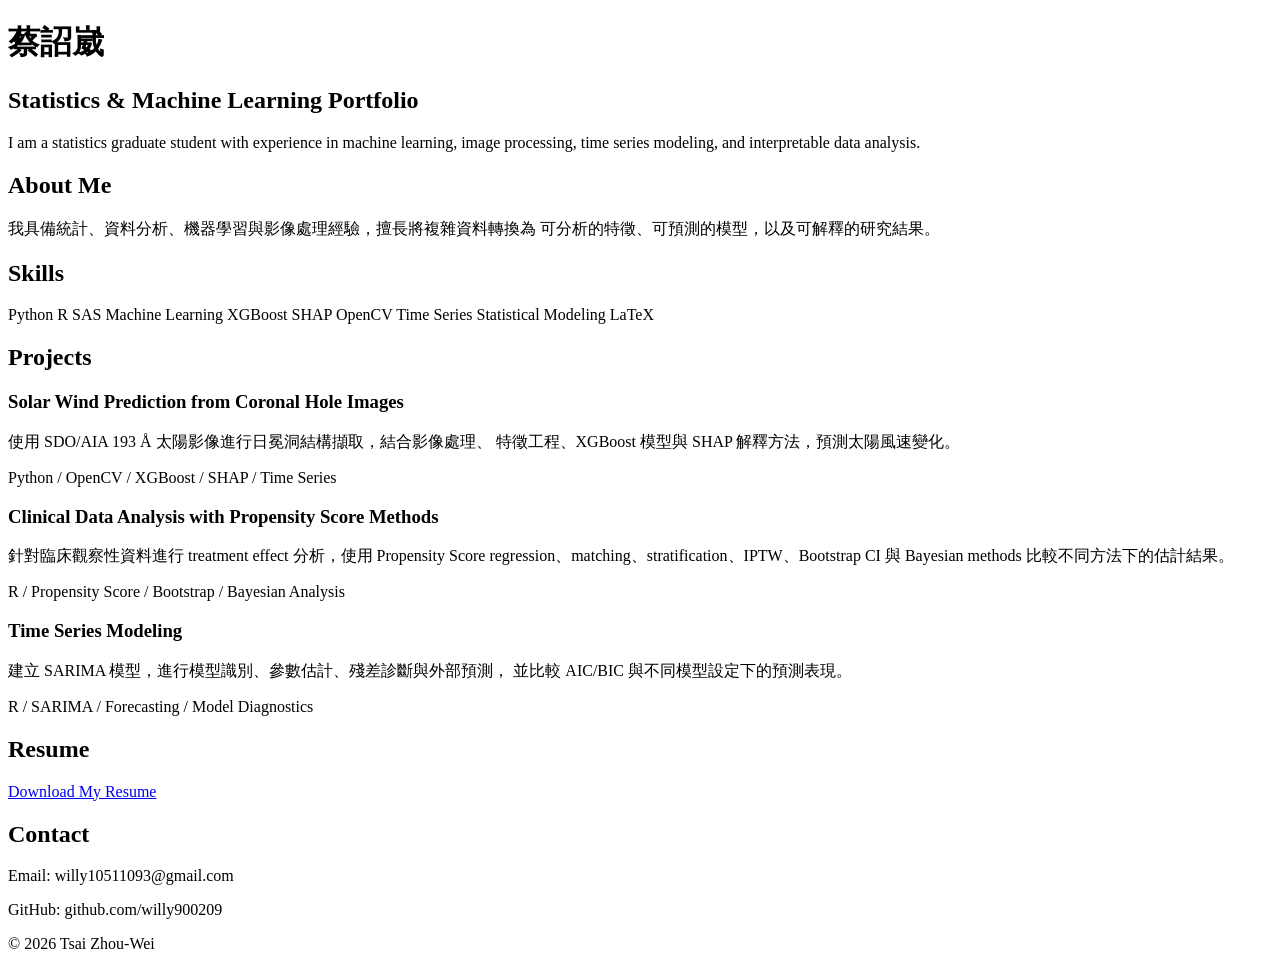
==== index.html @ 9cbce753 "Add files via upload <!DOCTYPE html> <html> <head>   <meta charset="UTF-8">   <title>My Portfoli" ====
<!DOCTYPE html>
<html lang="zh-Hant">
<head>
  <meta charset="UTF-8">
  <meta name="viewport" content="width=device-width, initial-scale=1.0">
  <title>蔡詔崴 | Portfolio</title>
  <link rel="stylesheet" href="style.css">
</head>

<body>
  <header class="hero">
    <h1>蔡詔崴</h1>
    <h2>Statistics & Machine Learning Portfolio</h2>
    <p>
      I am a statistics graduate student with experience in machine learning,
      image processing, time series modeling, and interpretable data analysis.
    </p>
  </header>

  <section>
    <h2>About Me</h2>
    <p>
      我具備統計、資料分析、機器學習與影像處理經驗，擅長將複雜資料轉換為
      可分析的特徵、可預測的模型，以及可解釋的研究結果。
    </p>
  </section>

  <section>
    <h2>Skills</h2>
    <div class="skills">
      <span>Python</span>
      <span>R</span>
      <span>SAS</span>
      <span>Machine Learning</span>
      <span>XGBoost</span>
      <span>SHAP</span>
      <span>OpenCV</span>
      <span>Time Series</span>
      <span>Statistical Modeling</span>
      <span>LaTeX</span>
    </div>
  </section>

  <section>
    <h2>Projects</h2>

    <div class="project-card">
      <h3>Solar Wind Prediction from Coronal Hole Images</h3>
      <p>
        使用 SDO/AIA 193 Å 太陽影像進行日冕洞結構擷取，結合影像處理、
        特徵工程、XGBoost 模型與 SHAP 解釋方法，預測太陽風速變化。
      </p>
      <p class="tags">Python / OpenCV / XGBoost / SHAP / Time Series</p>
    </div>

    <div class="project-card">
      <h3>Clinical Data Analysis with Propensity Score Methods</h3>
      <p>
        針對臨床觀察性資料進行 treatment effect 分析，使用 Propensity Score
        regression、matching、stratification、IPTW、Bootstrap CI 與 Bayesian methods
        比較不同方法下的估計結果。
      </p>
      <p class="tags">R / Propensity Score / Bootstrap / Bayesian Analysis</p>
    </div>

    <div class="project-card">
      <h3>Time Series Modeling</h3>
      <p>
        建立 SARIMA 模型，進行模型識別、參數估計、殘差診斷與外部預測，
        並比較 AIC/BIC 與不同模型設定下的預測表現。
      </p>
      <p class="tags">R / SARIMA / Forecasting / Model Diagnostics</p>
    </div>
  </section>

  <section>
    <h2>Resume</h2>
    <p>
      <a href="assets/resume.pdf" target="_blank">Download My Resume</a>
    </p>
  </section>

  <section>
    <h2>Contact</h2>
    <p>Email: willy10511093@gmail.com</p>
    <p>GitHub: github.com/willy900209</p>
  </section>

  <footer>
    <p>© 2026 Tsai Zhou-Wei</p>
  </footer>
</body>
</html>
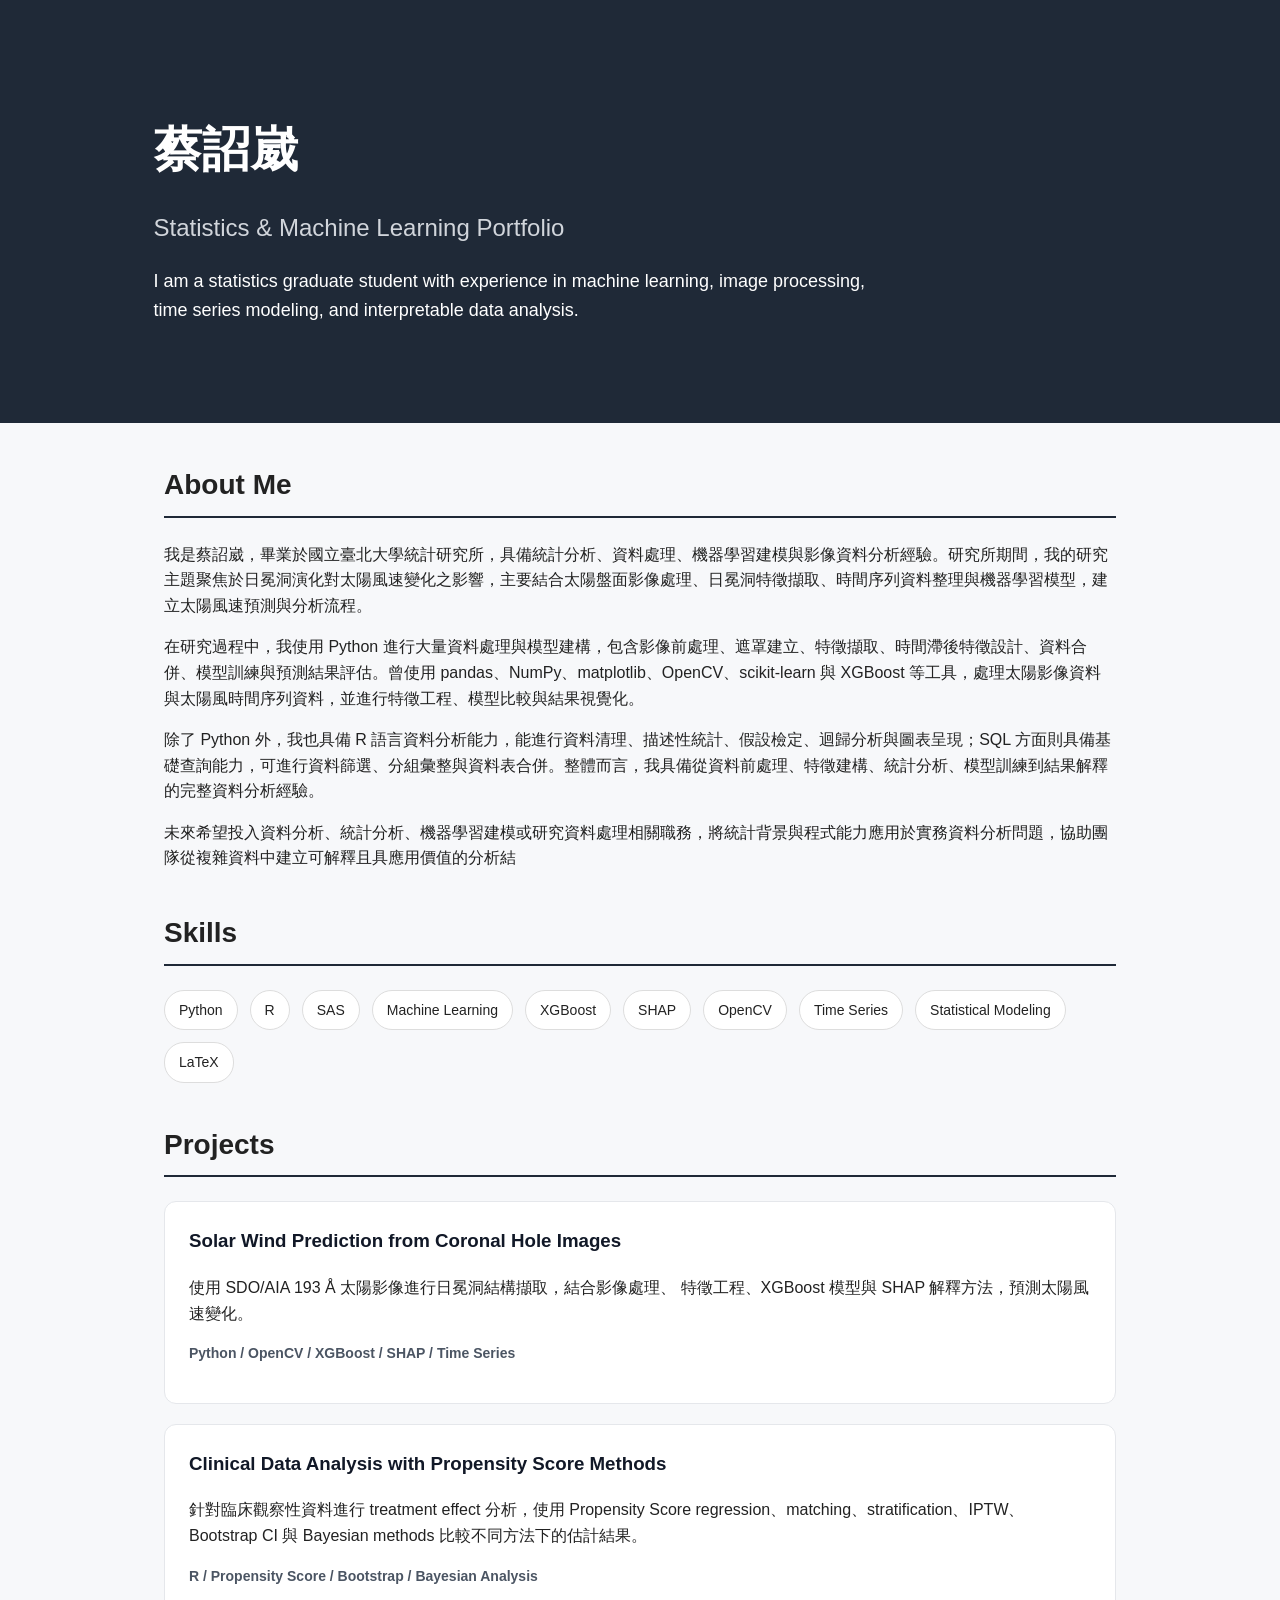
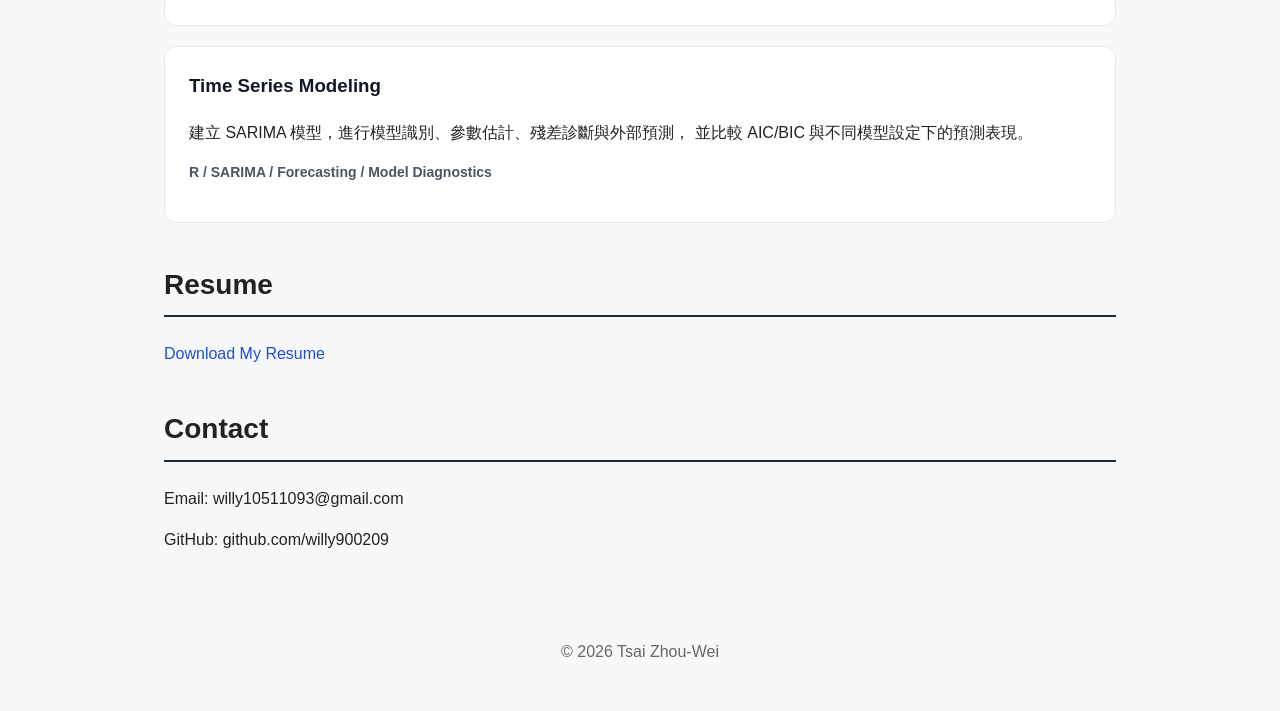
==== commit 90a5811f: "Update index.html" ====
--- a/index.html
+++ b/index.html
@@ -20,8 +20,16 @@
   <section>
     <h2>About Me</h2>
     <p>
-      我具備統計、資料分析、機器學習與影像處理經驗，擅長將複雜資料轉換為
-      可分析的特徵、可預測的模型，以及可解釋的研究結果。
+      我是蔡詔崴，畢業於國立臺北大學統計研究所，具備統計分析、資料處理、機器學習建模與影像資料分析經驗。研究所期間，我的研究主題聚焦於日冕洞演化對太陽風速變化之影響，主要結合太陽盤面影像處理、日冕洞特徵擷取、時間序列資料整理與機器學習模型，建立太陽風速預測與分析流程。
+    </p>
+    <p>
+      在研究過程中，我使用 Python 進行大量資料處理與模型建構，包含影像前處理、遮罩建立、特徵擷取、時間滯後特徵設計、資料合併、模型訓練與預測結果評估。曾使用 pandas、NumPy、matplotlib、OpenCV、scikit-learn 與 XGBoost 等工具，處理太陽影像資料與太陽風時間序列資料，並進行特徵工程、模型比較與結果視覺化。
+    </p>
+    <p>
+      除了 Python 外，我也具備 R 語言資料分析能力，能進行資料清理、描述性統計、假設檢定、迴歸分析與圖表呈現；SQL 方面則具備基礎查詢能力，可進行資料篩選、分組彙整與資料表合併。整體而言，我具備從資料前處理、特徵建構、統計分析、模型訓練到結果解釋的完整資料分析經驗。
+    </p>
+    <p>
+      未來希望投入資料分析、統計分析、機器學習建模或研究資料處理相關職務，將統計背景與程式能力應用於實務資料分析問題，協助團隊從複雜資料中建立可解釋且具應用價值的分析結
     </p>
   </section>
 
@@ -90,4 +98,4 @@
     <p>© 2026 Tsai Zhou-Wei</p>
   </footer>
 </body>
-</html>+</html>
--- a/style.css
+++ b/style.css
@@ -0,0 +1,95 @@
+* {
+  box-sizing: border-box;
+}
+
+body {
+  margin: 0;
+  font-family: Arial, "Noto Sans TC", sans-serif;
+  line-height: 1.6;
+  color: #222;
+  background-color: #f7f8fa;
+}
+
+.hero {
+  background-color: #1f2937;
+  color: white;
+  padding: 80px 12%;
+  text-align: left;
+}
+
+.hero h1 {
+  font-size: 48px;
+  margin-bottom: 10px;
+}
+
+.hero h2 {
+  font-size: 24px;
+  font-weight: 400;
+  color: #d1d5db;
+}
+
+.hero p {
+  max-width: 720px;
+  font-size: 18px;
+}
+
+section {
+  max-width: 1000px;
+  margin: 40px auto;
+  padding: 0 24px;
+}
+
+section h2 {
+  font-size: 28px;
+  border-bottom: 2px solid #1f2937;
+  padding-bottom: 8px;
+  margin-bottom: 24px;
+}
+
+.skills {
+  display: flex;
+  flex-wrap: wrap;
+  gap: 12px;
+}
+
+.skills span {
+  background-color: white;
+  border: 1px solid #ddd;
+  padding: 8px 14px;
+  border-radius: 20px;
+  font-size: 14px;
+}
+
+.project-card {
+  background-color: white;
+  padding: 24px;
+  margin-bottom: 20px;
+  border-radius: 12px;
+  border: 1px solid #e5e7eb;
+}
+
+.project-card h3 {
+  margin-top: 0;
+  color: #111827;
+}
+
+.tags {
+  color: #4b5563;
+  font-size: 14px;
+  font-weight: bold;
+}
+
+a {
+  color: #1d4ed8;
+  text-decoration: none;
+}
+
+a:hover {
+  text-decoration: underline;
+}
+
+footer {
+  text-align: center;
+  padding: 30px;
+  color: #666;
+}
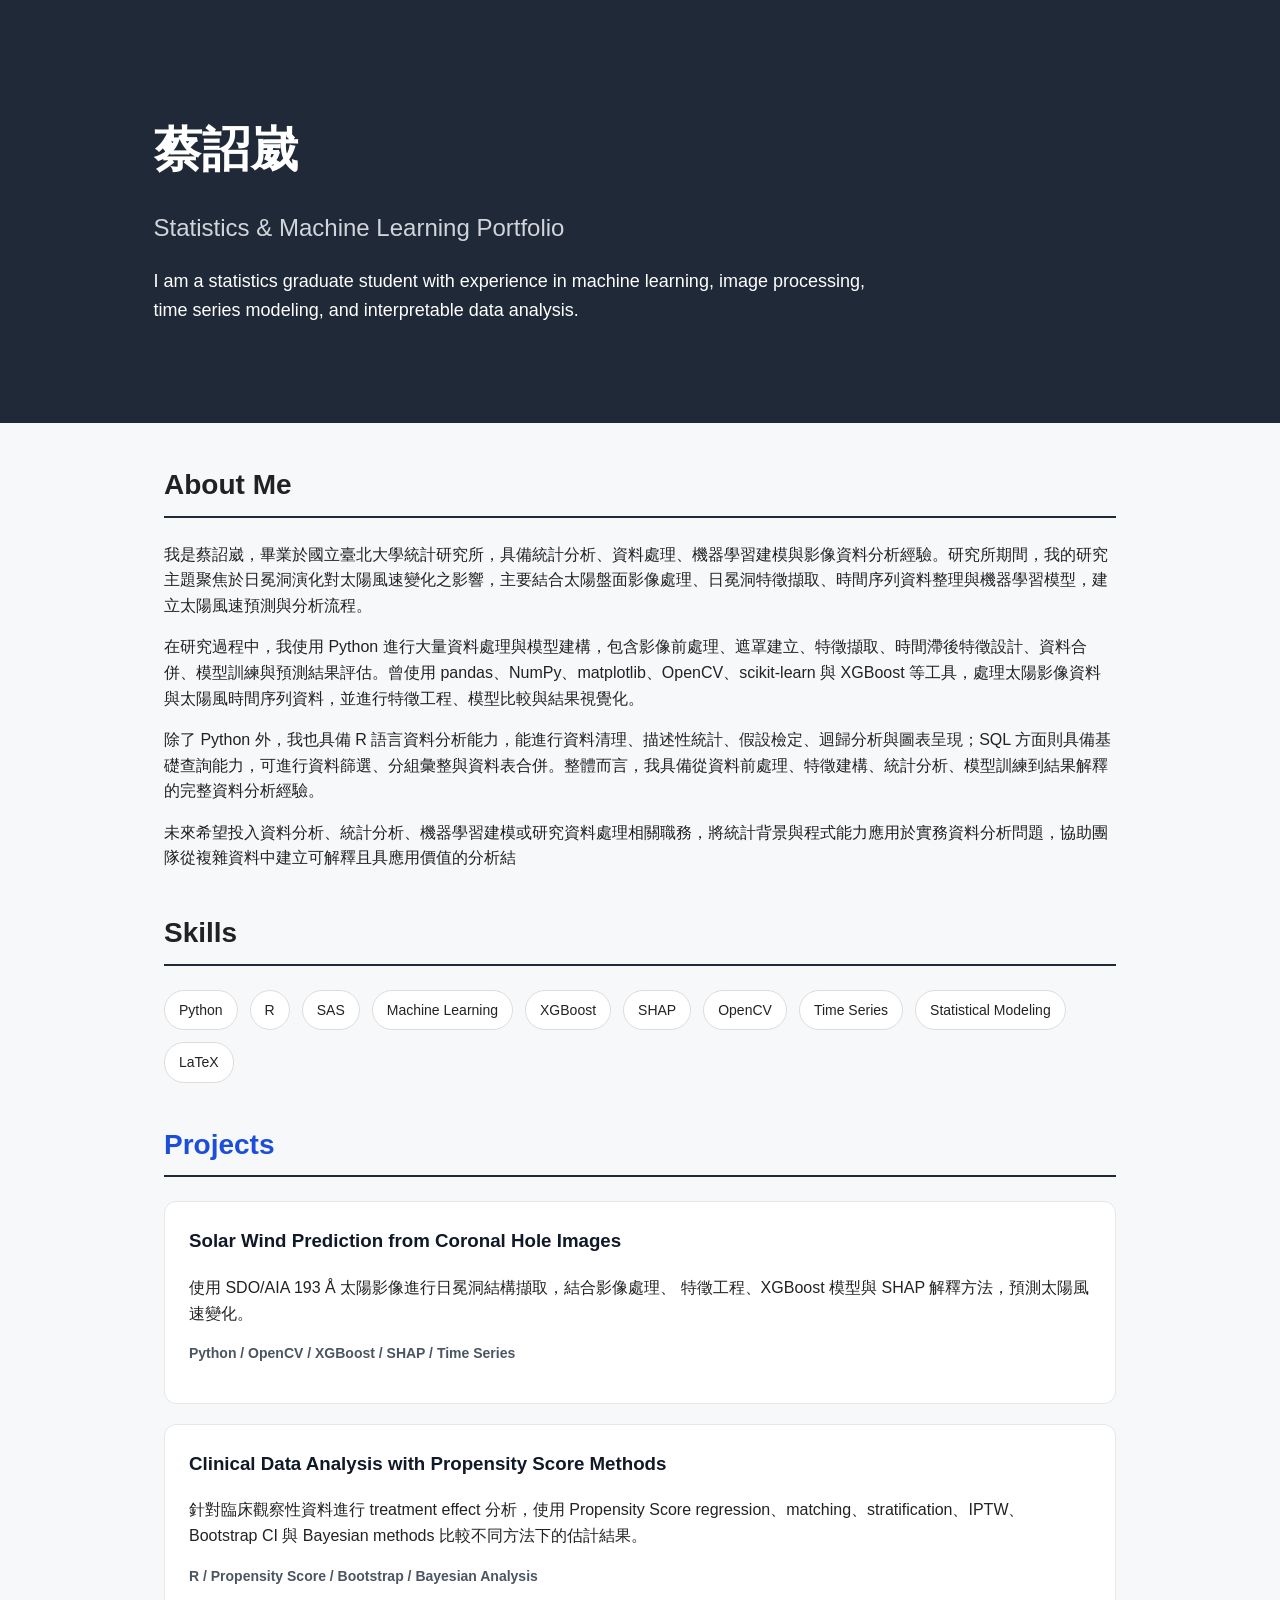
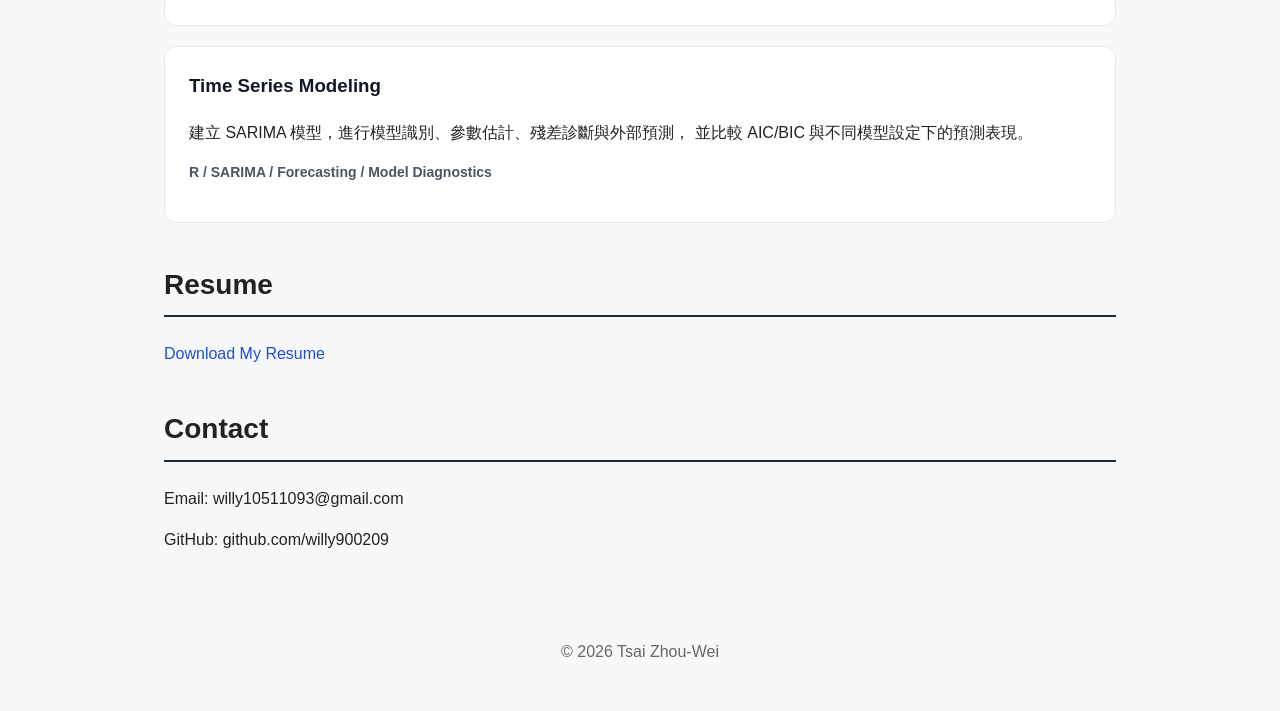
==== commit 44bdd1ee: "Update index.html" ====
--- a/index.html
+++ b/index.html
@@ -50,7 +50,9 @@
   </section>
 
   <section>
-    <h2>Projects</h2>
+    <h2>
+      <a href="projects.html" class="section-link">Projects</a>
+    </h2>
 
     <div class="project-card">
       <h3>Solar Wind Prediction from Coronal Hole Images</h3>
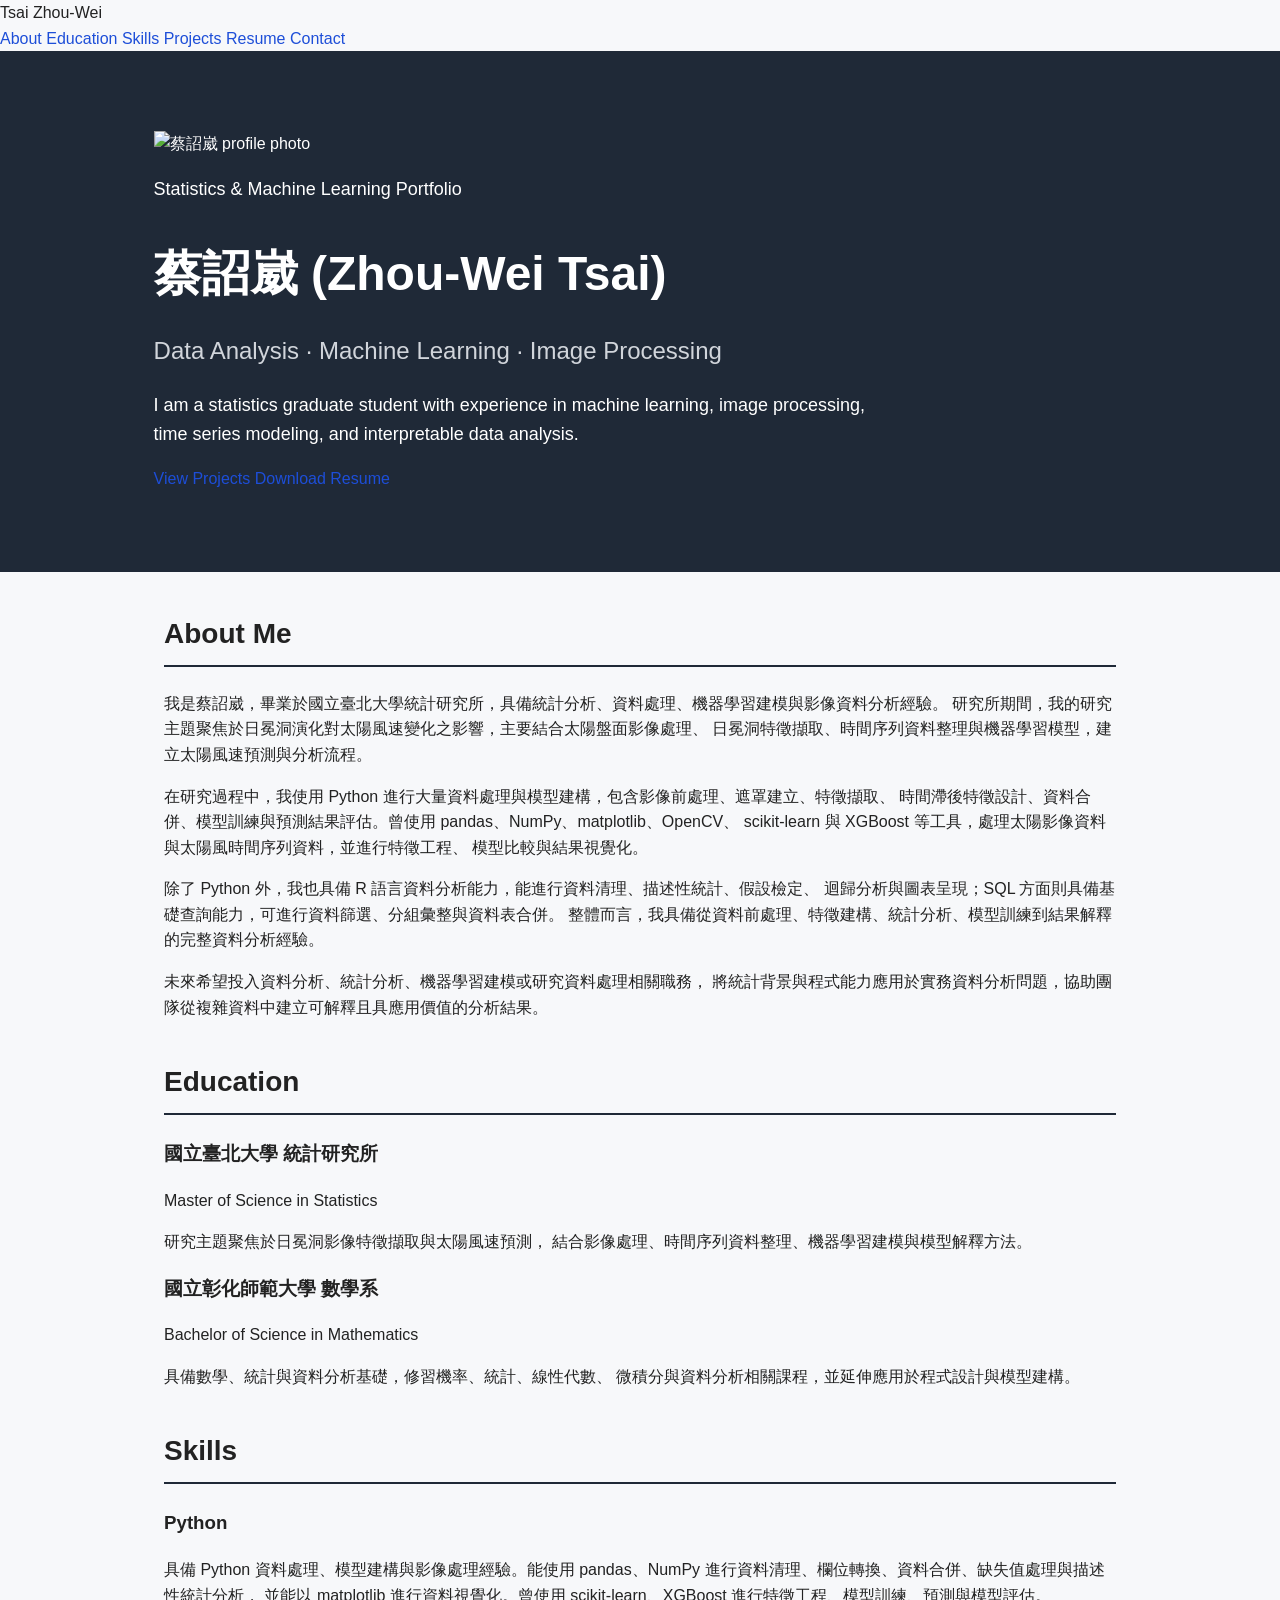
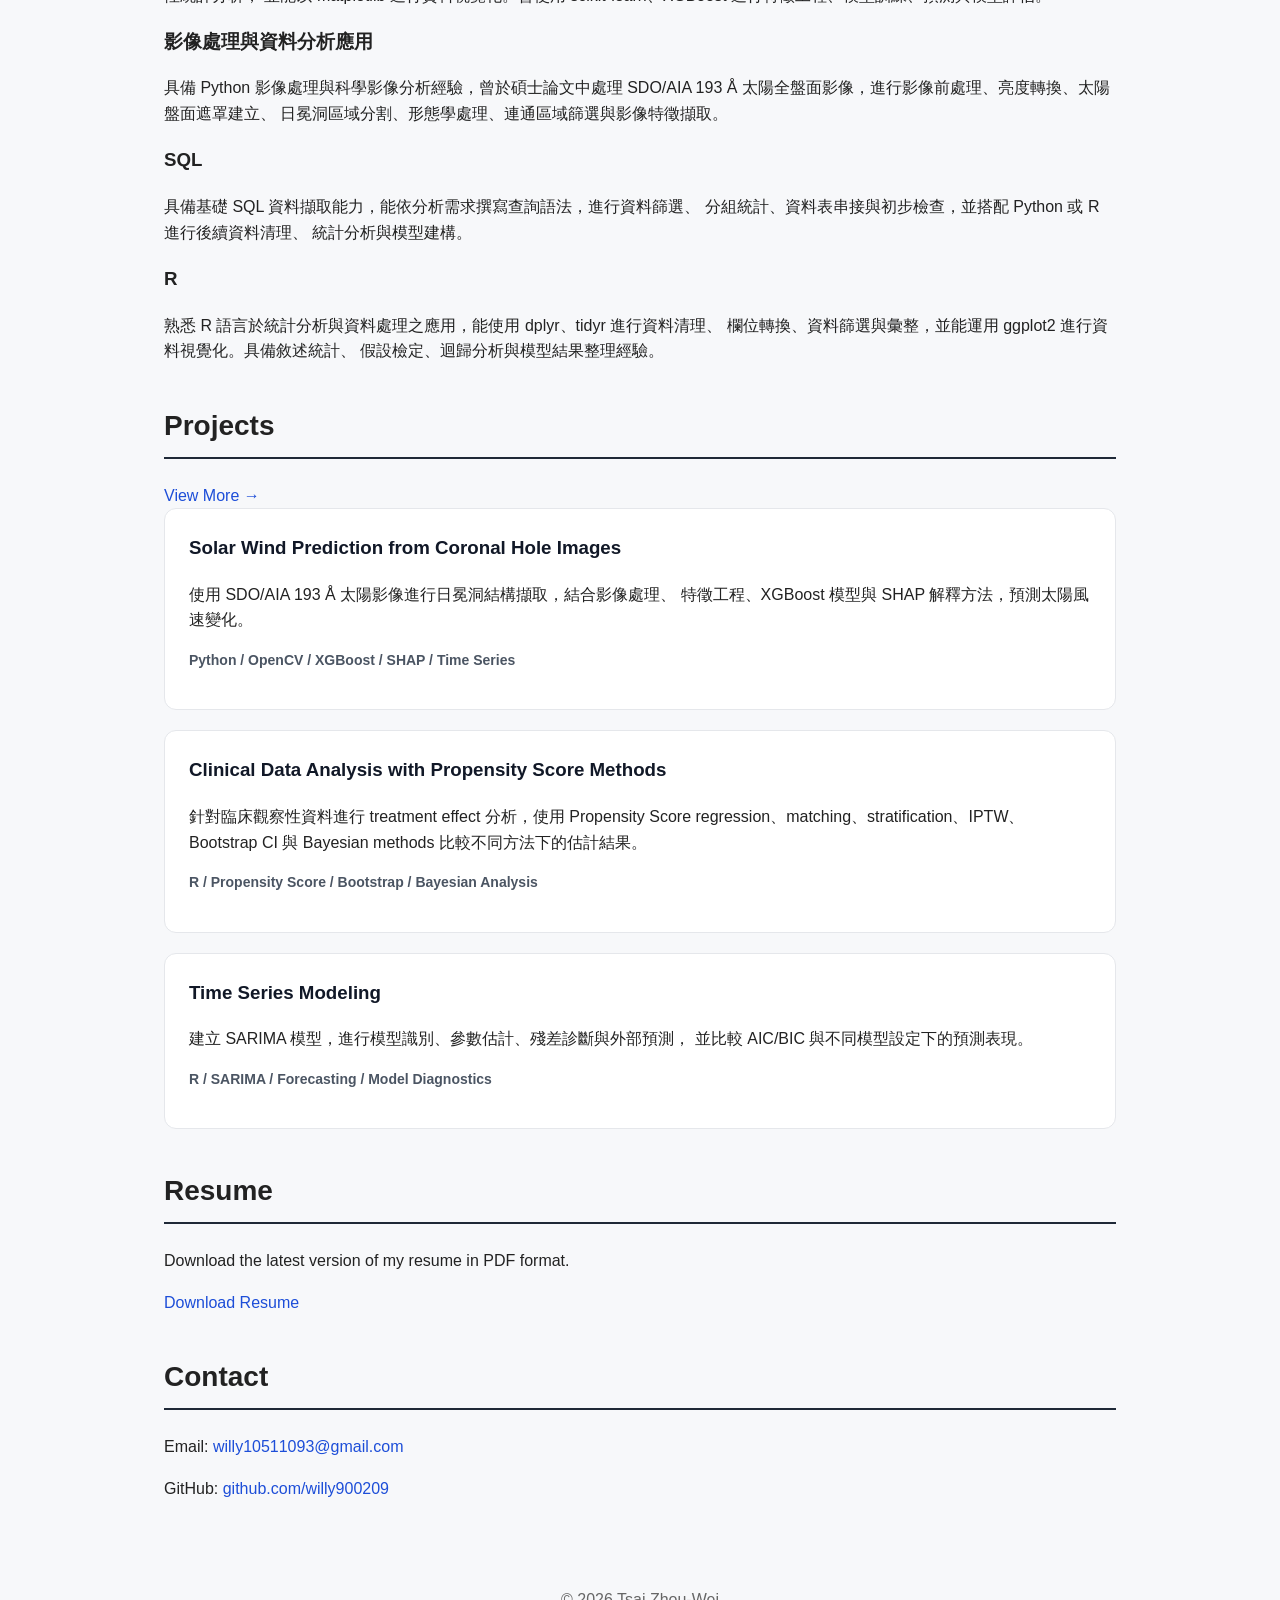
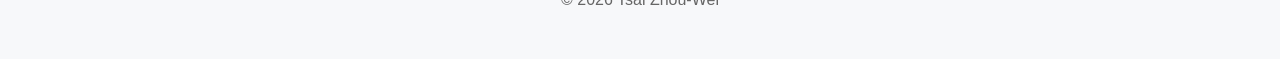
==== commit 192a528c: "Update index.html" ====
--- a/index.html
+++ b/index.html
@@ -1,4 +1,5 @@
 <!DOCTYPE html>
+
 <html lang="zh-Hant">
 <head>
   <meta charset="UTF-8">
@@ -8,96 +9,220 @@
 </head>
 
 <body>
+
+  <nav class="navbar">
+    <div class="nav-logo">Tsai Zhou-Wei</div>
+    <div class="nav-links">
+      <a href="#about">About</a>
+      <a href="#education">Education</a>
+      <a href="#skills">Skills</a>
+      <a href="#projects">Projects</a>
+      <a href="assets/resume.pdf" target="_blank">Resume</a>
+      <a href="#contact">Contact</a>
+    </div>
+  </nav>
+
   <header class="hero">
-    <h1>蔡詔崴</h1>
-    <h2>Statistics & Machine Learning Portfolio</h2>
+    <div class="hero-content">
+
+
+  <img src="assets/profile.jpg" alt="蔡詔崴 profile photo" class="profile-photo">
+
+  <div class="hero-text">
+    <p class="hero-label">Statistics & Machine Learning Portfolio</p>
+    <h1>蔡詔崴 <span>(Zhou-Wei Tsai)</span></h1>
+    <h2>Data Analysis · Machine Learning · Image Processing</h2>
     <p>
       I am a statistics graduate student with experience in machine learning,
       image processing, time series modeling, and interpretable data analysis.
     </p>
+
+    <div class="hero-buttons">
+      <a href="projects.html" class="btn primary-btn">View Projects</a>
+      <a href="assets/resume.pdf" target="_blank" class="btn secondary-btn">Download Resume</a>
+    </div>
+  </div>
+
+</div>
+
+
   </header>
 
-  <section>
+  <section id="about">
     <h2>About Me</h2>
-    <p>
-      我是蔡詔崴，畢業於國立臺北大學統計研究所，具備統計分析、資料處理、機器學習建模與影像資料分析經驗。研究所期間，我的研究主題聚焦於日冕洞演化對太陽風速變化之影響，主要結合太陽盤面影像處理、日冕洞特徵擷取、時間序列資料整理與機器學習模型，建立太陽風速預測與分析流程。
-    </p>
-    <p>
-      在研究過程中，我使用 Python 進行大量資料處理與模型建構，包含影像前處理、遮罩建立、特徵擷取、時間滯後特徵設計、資料合併、模型訓練與預測結果評估。曾使用 pandas、NumPy、matplotlib、OpenCV、scikit-learn 與 XGBoost 等工具，處理太陽影像資料與太陽風時間序列資料，並進行特徵工程、模型比較與結果視覺化。
-    </p>
-    <p>
-      除了 Python 外，我也具備 R 語言資料分析能力，能進行資料清理、描述性統計、假設檢定、迴歸分析與圖表呈現；SQL 方面則具備基礎查詢能力，可進行資料篩選、分組彙整與資料表合併。整體而言，我具備從資料前處理、特徵建構、統計分析、模型訓練到結果解釋的完整資料分析經驗。
-    </p>
-    <p>
-      未來希望投入資料分析、統計分析、機器學習建模或研究資料處理相關職務，將統計背景與程式能力應用於實務資料分析問題，協助團隊從複雜資料中建立可解釋且具應用價值的分析結
-    </p>
-  </section>
-
-  <section>
+
+
+<div class="content-card">
+  <p>
+    我是蔡詔崴，畢業於國立臺北大學統計研究所，具備統計分析、資料處理、機器學習建模與影像資料分析經驗。
+    研究所期間，我的研究主題聚焦於日冕洞演化對太陽風速變化之影響，主要結合太陽盤面影像處理、
+    日冕洞特徵擷取、時間序列資料整理與機器學習模型，建立太陽風速預測與分析流程。
+  </p>
+
+  <p>
+    在研究過程中，我使用 Python 進行大量資料處理與模型建構，包含影像前處理、遮罩建立、特徵擷取、
+    時間滯後特徵設計、資料合併、模型訓練與預測結果評估。曾使用 pandas、NumPy、matplotlib、OpenCV、
+    scikit-learn 與 XGBoost 等工具，處理太陽影像資料與太陽風時間序列資料，並進行特徵工程、
+    模型比較與結果視覺化。
+  </p>
+
+  <p>
+    除了 Python 外，我也具備 R 語言資料分析能力，能進行資料清理、描述性統計、假設檢定、
+    迴歸分析與圖表呈現；SQL 方面則具備基礎查詢能力，可進行資料篩選、分組彙整與資料表合併。
+    整體而言，我具備從資料前處理、特徵建構、統計分析、模型訓練到結果解釋的完整資料分析經驗。
+  </p>
+
+  <p>
+    未來希望投入資料分析、統計分析、機器學習建模或研究資料處理相關職務，
+    將統計背景與程式能力應用於實務資料分析問題，協助團隊從複雜資料中建立可解釋且具應用價值的分析結果。
+  </p>
+</div>
+
+
+  </section>
+
+  <section id="education">
+    <h2>Education</h2>
+
+
+<div class="two-column">
+  <div class="education-card">
+    <h3>國立臺北大學 統計研究所</h3>
+    <p class="education-meta">Master of Science in Statistics</p>
+    <p>
+      研究主題聚焦於日冕洞影像特徵擷取與太陽風速預測，
+      結合影像處理、時間序列資料整理、機器學習建模與模型解釋方法。
+    </p>
+  </div>
+
+  <div class="education-card">
+    <h3>國立彰化師範大學 數學系</h3>
+    <p class="education-meta">Bachelor of Science in Mathematics</p>
+    <p>
+      具備數學、統計與資料分析基礎，修習機率、統計、線性代數、
+      微積分與資料分析相關課程，並延伸應用於程式設計與模型建構。
+    </p>
+  </div>
+</div>
+
+
+  </section>
+
+  <section id="skills">
     <h2>Skills</h2>
-    <div class="skills">
-      <span>Python</span>
-      <span>R</span>
-      <span>SAS</span>
-      <span>Machine Learning</span>
-      <span>XGBoost</span>
-      <span>SHAP</span>
-      <span>OpenCV</span>
-      <span>Time Series</span>
-      <span>Statistical Modeling</span>
-      <span>LaTeX</span>
+
+
+<div class="skill-grid">
+  <div class="skill-card">
+    <h3>Python</h3>
+    <p>
+      具備 Python 資料處理、模型建構與影像處理經驗。能使用 pandas、NumPy
+      進行資料清理、欄位轉換、資料合併、缺失值處理與描述性統計分析，
+      並能以 matplotlib 進行資料視覺化。曾使用 scikit-learn、XGBoost
+      進行特徵工程、模型訓練、預測與模型評估。
+    </p>
+  </div>
+
+  <div class="skill-card">
+    <h3>影像處理與資料分析應用</h3>
+    <p>
+      具備 Python 影像處理與科學影像分析經驗，曾於碩士論文中處理
+      SDO/AIA 193 Å 太陽全盤面影像，進行影像前處理、亮度轉換、太陽盤面遮罩建立、
+      日冕洞區域分割、形態學處理、連通區域篩選與影像特徵擷取。
+    </p>
+  </div>
+
+  <div class="skill-card">
+    <h3>SQL</h3>
+    <p>
+      具備基礎 SQL 資料擷取能力，能依分析需求撰寫查詢語法，進行資料篩選、
+      分組統計、資料表串接與初步檢查，並搭配 Python 或 R 進行後續資料清理、
+      統計分析與模型建構。
+    </p>
+  </div>
+
+  <div class="skill-card">
+    <h3>R</h3>
+    <p>
+      熟悉 R 語言於統計分析與資料處理之應用，能使用 dplyr、tidyr 進行資料清理、
+      欄位轉換、資料篩選與彙整，並能運用 ggplot2 進行資料視覺化。具備敘述統計、
+      假設檢定、迴歸分析與模型結果整理經驗。
+    </p>
+  </div>
+</div>
+
+
+  </section>
+
+  <section id="projects">
+    <div class="section-title-row">
+      <h2>Projects</h2>
+      <a href="projects.html" class="view-more">View More →</a>
     </div>
-  </section>
-
-  <section>
-    <h2>
-      <a href="projects.html" class="section-link">Projects</a>
-    </h2>
-
-    <div class="project-card">
-      <h3>Solar Wind Prediction from Coronal Hole Images</h3>
-      <p>
-        使用 SDO/AIA 193 Å 太陽影像進行日冕洞結構擷取，結合影像處理、
-        特徵工程、XGBoost 模型與 SHAP 解釋方法，預測太陽風速變化。
-      </p>
-      <p class="tags">Python / OpenCV / XGBoost / SHAP / Time Series</p>
-    </div>
-
-    <div class="project-card">
-      <h3>Clinical Data Analysis with Propensity Score Methods</h3>
-      <p>
-        針對臨床觀察性資料進行 treatment effect 分析，使用 Propensity Score
-        regression、matching、stratification、IPTW、Bootstrap CI 與 Bayesian methods
-        比較不同方法下的估計結果。
-      </p>
-      <p class="tags">R / Propensity Score / Bootstrap / Bayesian Analysis</p>
-    </div>
-
-    <div class="project-card">
-      <h3>Time Series Modeling</h3>
-      <p>
-        建立 SARIMA 模型，進行模型識別、參數估計、殘差診斷與外部預測，
-        並比較 AIC/BIC 與不同模型設定下的預測表現。
-      </p>
-      <p class="tags">R / SARIMA / Forecasting / Model Diagnostics</p>
-    </div>
-  </section>
-
-  <section>
+
+
+<div class="project-grid">
+  <div class="project-card">
+    <h3>Solar Wind Prediction from Coronal Hole Images</h3>
+    <p>
+      使用 SDO/AIA 193 Å 太陽影像進行日冕洞結構擷取，結合影像處理、
+      特徵工程、XGBoost 模型與 SHAP 解釋方法，預測太陽風速變化。
+    </p>
+    <p class="tags">Python / OpenCV / XGBoost / SHAP / Time Series</p>
+  </div>
+
+  <div class="project-card">
+    <h3>Clinical Data Analysis with Propensity Score Methods</h3>
+    <p>
+      針對臨床觀察性資料進行 treatment effect 分析，使用 Propensity Score
+      regression、matching、stratification、IPTW、Bootstrap CI 與 Bayesian methods
+      比較不同方法下的估計結果。
+    </p>
+    <p class="tags">R / Propensity Score / Bootstrap / Bayesian Analysis</p>
+  </div>
+
+  <div class="project-card">
+    <h3>Time Series Modeling</h3>
+    <p>
+      建立 SARIMA 模型，進行模型識別、參數估計、殘差診斷與外部預測，
+      並比較 AIC/BIC 與不同模型設定下的預測表現。
+    </p>
+    <p class="tags">R / SARIMA / Forecasting / Model Diagnostics</p>
+  </div>
+</div>
+
+
+  </section>
+
+  <section id="resume">
     <h2>Resume</h2>
-    <p>
-      <a href="assets/resume.pdf" target="_blank">Download My Resume</a>
-    </p>
-  </section>
-
-  <section>
+
+
+<div class="resume-card">
+  <p>
+    Download the latest version of my resume in PDF format.
+  </p>
+  <a href="assets/resume.pdf" target="_blank" class="btn primary-btn">Download Resume</a>
+</div>
+
+
+  </section>
+
+  <section id="contact">
     <h2>Contact</h2>
-    <p>Email: willy10511093@gmail.com</p>
-    <p>GitHub: github.com/willy900209</p>
+
+
+<div class="contact-card">
+  <p>Email: <a href="mailto:willy10511093@gmail.com">willy10511093@gmail.com</a></p>
+  <p>GitHub: <a href="https://github.com/willy900209" target="_blank">github.com/willy900209</a></p>
+</div>
+
+
   </section>
 
   <footer>
     <p>© 2026 Tsai Zhou-Wei</p>
   </footer>
+
 </body>
 </html>
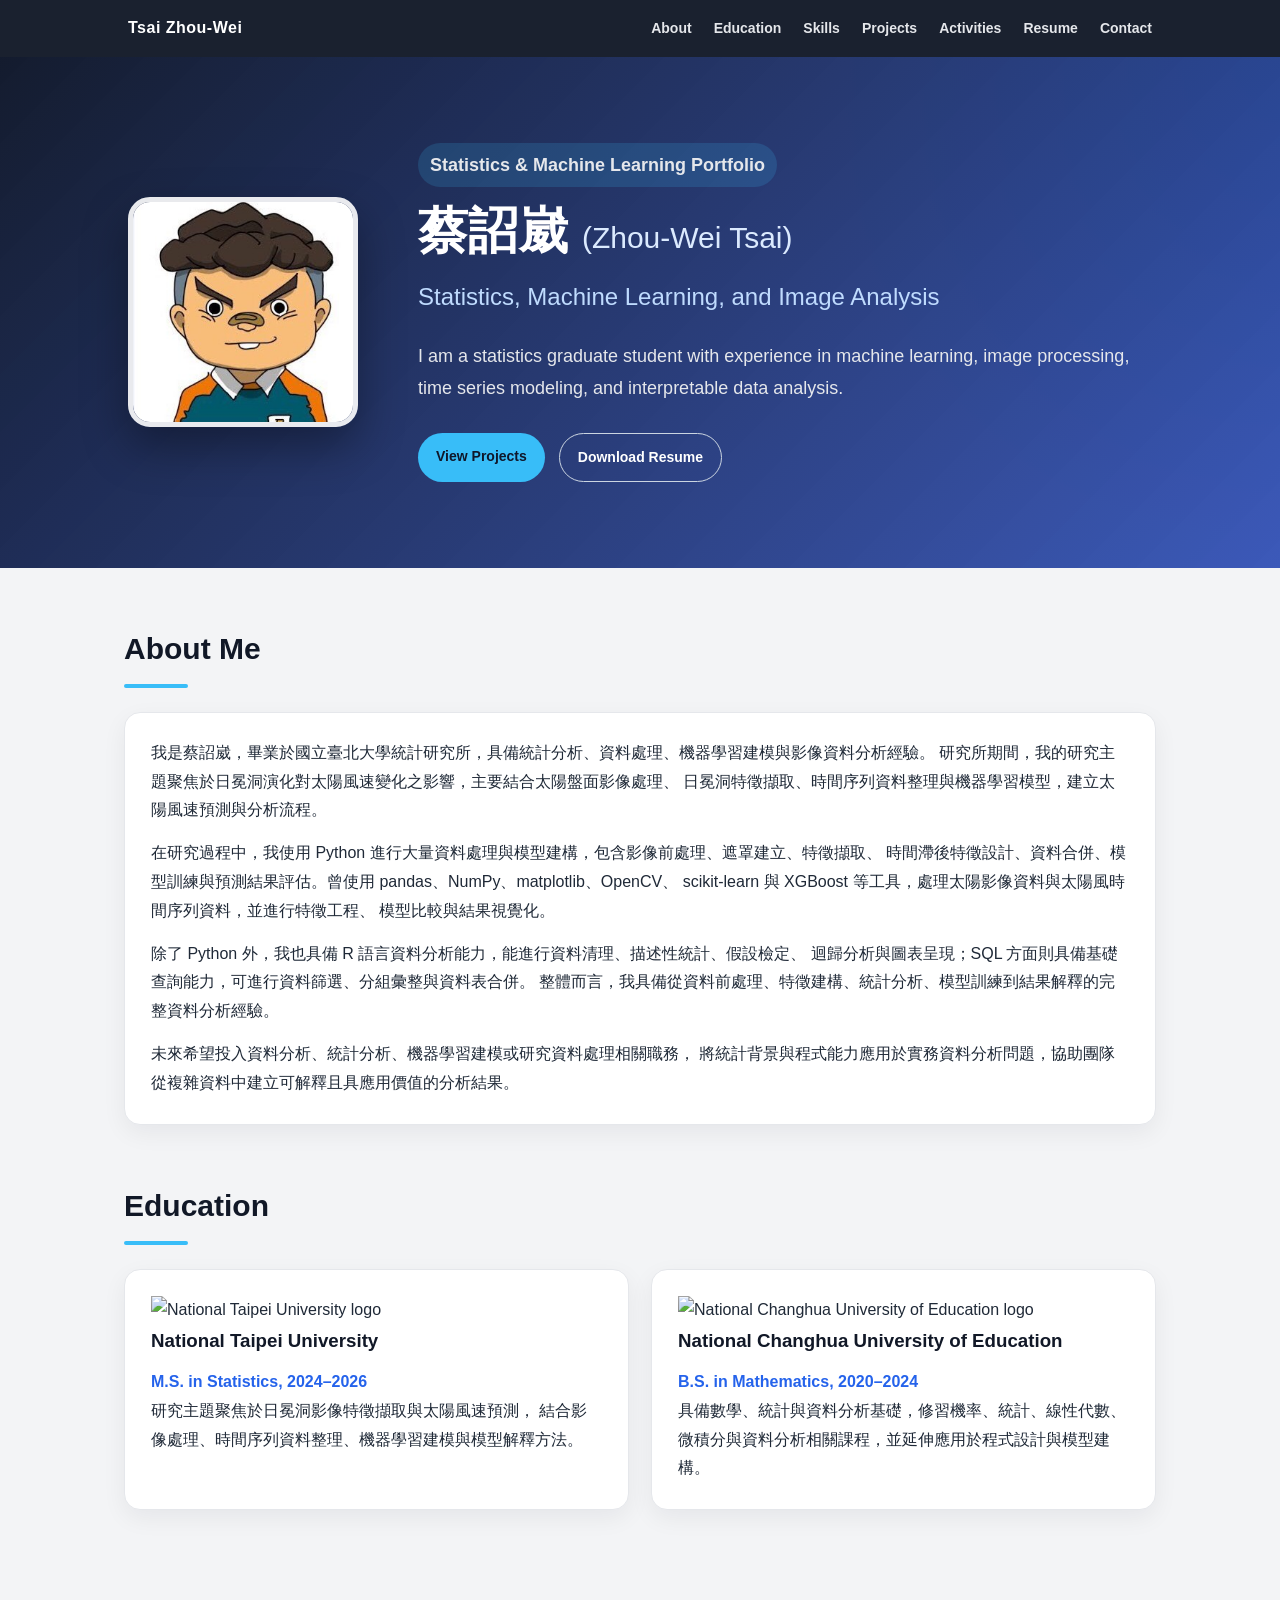
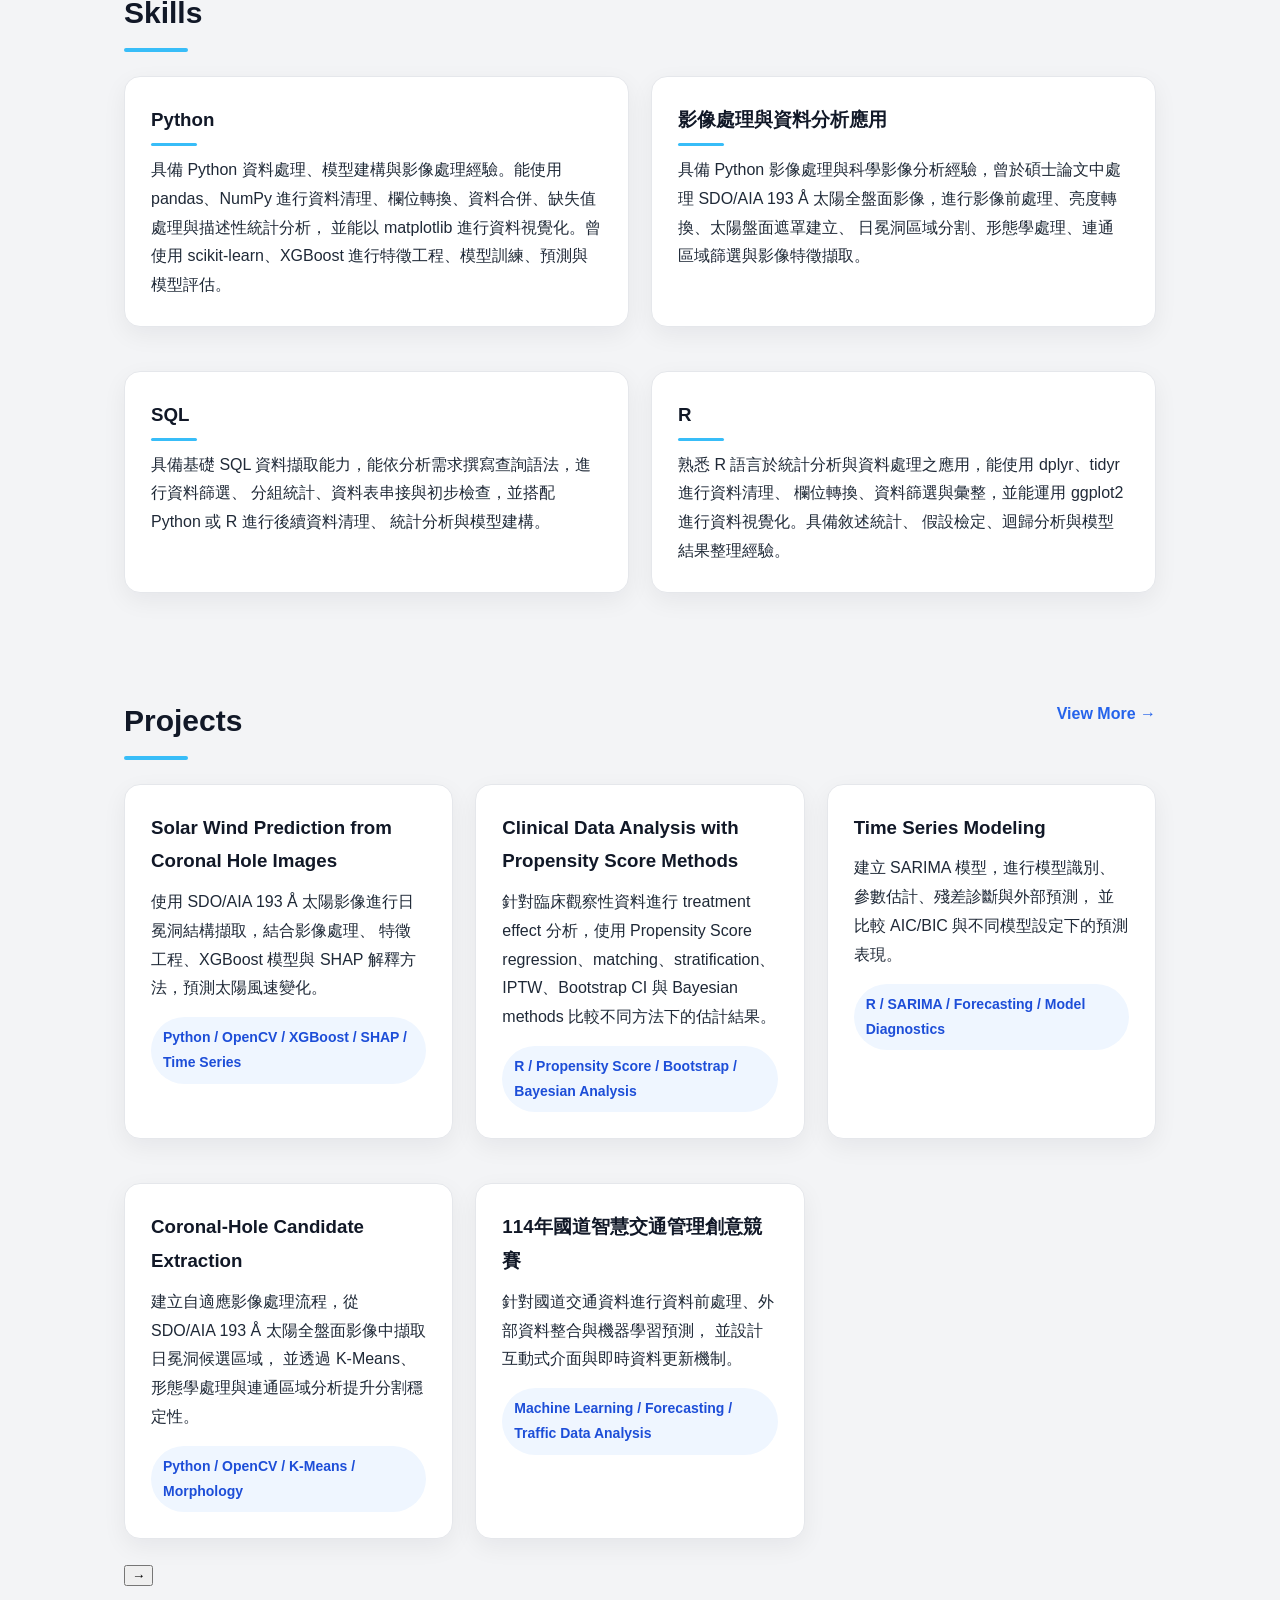
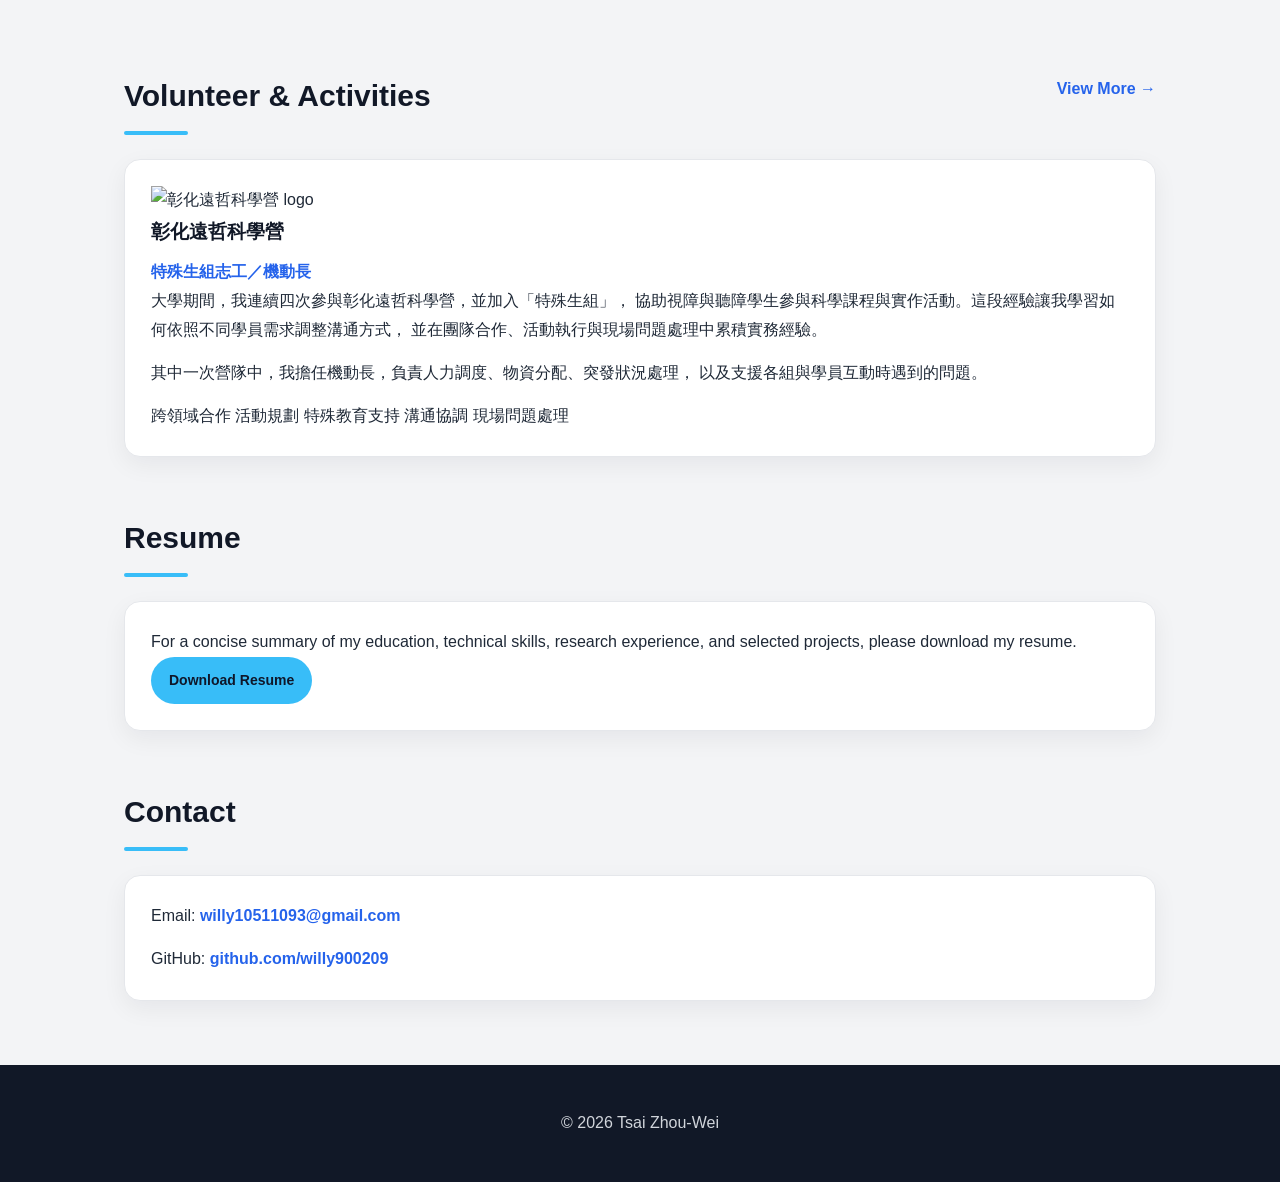
==== commit 802fda80: "Update index.html" ====
--- a/index.html
+++ b/index.html
@@ -1,5 +1,4 @@
 <!DOCTYPE html>
-
 <html lang="zh-Hant">
 <head>
   <meta charset="UTF-8">
@@ -17,6 +16,7 @@
       <a href="#education">Education</a>
       <a href="#skills">Skills</a>
       <a href="#projects">Projects</a>
+      <a href="#volunteer">Activities</a>
       <a href="assets/resume.pdf" target="_blank">Resume</a>
       <a href="#contact">Contact</a>
     </div>
@@ -24,134 +24,134 @@
 
   <header class="hero">
     <div class="hero-content">
-
-
-  <img src="assets/profile.jpg" alt="蔡詔崴 profile photo" class="profile-photo">
-
-  <div class="hero-text">
-    <p class="hero-label">Statistics & Machine Learning Portfolio</p>
-    <h1>蔡詔崴 <span>(Zhou-Wei Tsai)</span></h1>
-    <h2>Data Analysis · Machine Learning · Image Processing</h2>
-    <p>
-      I am a statistics graduate student with experience in machine learning,
-      image processing, time series modeling, and interpretable data analysis.
-    </p>
-
-    <div class="hero-buttons">
-      <a href="projects.html" class="btn primary-btn">View Projects</a>
-      <a href="assets/resume.pdf" target="_blank" class="btn secondary-btn">Download Resume</a>
-    </div>
-  </div>
-
-</div>
-
-
+      <img src="./assets/profile.jpg" alt="蔡詔崴 profile photo" class="profile-photo">
+
+      <div class="hero-text">
+        <p class="hero-label">Statistics & Machine Learning Portfolio</p>
+        <h1>蔡詔崴 <span>(Zhou-Wei Tsai)</span></h1>
+        <h2>Statistics, Machine Learning, and Image Analysis</h2>
+        <p>
+          I am a statistics graduate student with experience in machine learning,
+          image processing, time series modeling, and interpretable data analysis.
+        </p>
+
+        <div class="hero-buttons">
+          <a href="projects.html" class="btn primary-btn">View Projects</a>
+          <a href="assets/resume.pdf" target="_blank" class="btn secondary-btn">Download Resume</a>
+        </div>
+      </div>
+    </div>
   </header>
 
   <section id="about">
     <h2>About Me</h2>
 
-
-<div class="content-card">
-  <p>
-    我是蔡詔崴，畢業於國立臺北大學統計研究所，具備統計分析、資料處理、機器學習建模與影像資料分析經驗。
-    研究所期間，我的研究主題聚焦於日冕洞演化對太陽風速變化之影響，主要結合太陽盤面影像處理、
-    日冕洞特徵擷取、時間序列資料整理與機器學習模型，建立太陽風速預測與分析流程。
-  </p>
-
-  <p>
-    在研究過程中，我使用 Python 進行大量資料處理與模型建構，包含影像前處理、遮罩建立、特徵擷取、
-    時間滯後特徵設計、資料合併、模型訓練與預測結果評估。曾使用 pandas、NumPy、matplotlib、OpenCV、
-    scikit-learn 與 XGBoost 等工具，處理太陽影像資料與太陽風時間序列資料，並進行特徵工程、
-    模型比較與結果視覺化。
-  </p>
-
-  <p>
-    除了 Python 外，我也具備 R 語言資料分析能力，能進行資料清理、描述性統計、假設檢定、
-    迴歸分析與圖表呈現；SQL 方面則具備基礎查詢能力，可進行資料篩選、分組彙整與資料表合併。
-    整體而言，我具備從資料前處理、特徵建構、統計分析、模型訓練到結果解釋的完整資料分析經驗。
-  </p>
-
-  <p>
-    未來希望投入資料分析、統計分析、機器學習建模或研究資料處理相關職務，
-    將統計背景與程式能力應用於實務資料分析問題，協助團隊從複雜資料中建立可解釋且具應用價值的分析結果。
-  </p>
-</div>
-
-
+    <div class="content-card">
+      <p>
+        我是蔡詔崴，畢業於國立臺北大學統計研究所，具備統計分析、資料處理、機器學習建模與影像資料分析經驗。
+        研究所期間，我的研究主題聚焦於日冕洞演化對太陽風速變化之影響，主要結合太陽盤面影像處理、
+        日冕洞特徵擷取、時間序列資料整理與機器學習模型，建立太陽風速預測與分析流程。
+      </p>
+
+      <p>
+        在研究過程中，我使用 Python 進行大量資料處理與模型建構，包含影像前處理、遮罩建立、特徵擷取、
+        時間滯後特徵設計、資料合併、模型訓練與預測結果評估。曾使用 pandas、NumPy、matplotlib、OpenCV、
+        scikit-learn 與 XGBoost 等工具，處理太陽影像資料與太陽風時間序列資料，並進行特徵工程、
+        模型比較與結果視覺化。
+      </p>
+
+      <p>
+        除了 Python 外，我也具備 R 語言資料分析能力，能進行資料清理、描述性統計、假設檢定、
+        迴歸分析與圖表呈現；SQL 方面則具備基礎查詢能力，可進行資料篩選、分組彙整與資料表合併。
+        整體而言，我具備從資料前處理、特徵建構、統計分析、模型訓練到結果解釋的完整資料分析經驗。
+      </p>
+
+      <p>
+        未來希望投入資料分析、統計分析、機器學習建模或研究資料處理相關職務，
+        將統計背景與程式能力應用於實務資料分析問題，協助團隊從複雜資料中建立可解釋且具應用價值的分析結果。
+      </p>
+    </div>
   </section>
 
   <section id="education">
     <h2>Education</h2>
 
-
-<div class="two-column">
-  <div class="education-card">
-    <h3>國立臺北大學 統計研究所</h3>
-    <p class="education-meta">Master of Science in Statistics</p>
-    <p>
-      研究主題聚焦於日冕洞影像特徵擷取與太陽風速預測，
-      結合影像處理、時間序列資料整理、機器學習建模與模型解釋方法。
-    </p>
-  </div>
-
-  <div class="education-card">
-    <h3>國立彰化師範大學 數學系</h3>
-    <p class="education-meta">Bachelor of Science in Mathematics</p>
-    <p>
-      具備數學、統計與資料分析基礎，修習機率、統計、線性代數、
-      微積分與資料分析相關課程，並延伸應用於程式設計與模型建構。
-    </p>
-  </div>
-</div>
-
-
+    <div class="two-column">
+      <div class="education-card">
+        <div class="education-header">
+          <img src="./assets/ntpu_logo.png" alt="National Taipei University logo" class="school-logo">
+
+          <div>
+            <h3>National Taipei University</h3>
+            <p class="education-meta">M.S. in Statistics, 2024–2026</p>
+          </div>
+        </div>
+
+        <p>
+          研究主題聚焦於日冕洞影像特徵擷取與太陽風速預測，
+          結合影像處理、時間序列資料整理、機器學習建模與模型解釋方法。
+        </p>
+      </div>
+
+      <div class="education-card">
+        <div class="education-header">
+          <img src="./assets/ncue_logo.png" alt="National Changhua University of Education logo" class="school-logo">
+
+          <div>
+            <h3>National Changhua University of Education</h3>
+            <p class="education-meta">B.S. in Mathematics, 2020–2024</p>
+          </div>
+        </div>
+
+        <p>
+          具備數學、統計與資料分析基礎，修習機率、統計、線性代數、
+          微積分與資料分析相關課程，並延伸應用於程式設計與模型建構。
+        </p>
+      </div>
+    </div>
   </section>
 
   <section id="skills">
     <h2>Skills</h2>
 
-
-<div class="skill-grid">
-  <div class="skill-card">
-    <h3>Python</h3>
-    <p>
-      具備 Python 資料處理、模型建構與影像處理經驗。能使用 pandas、NumPy
-      進行資料清理、欄位轉換、資料合併、缺失值處理與描述性統計分析，
-      並能以 matplotlib 進行資料視覺化。曾使用 scikit-learn、XGBoost
-      進行特徵工程、模型訓練、預測與模型評估。
-    </p>
-  </div>
-
-  <div class="skill-card">
-    <h3>影像處理與資料分析應用</h3>
-    <p>
-      具備 Python 影像處理與科學影像分析經驗，曾於碩士論文中處理
-      SDO/AIA 193 Å 太陽全盤面影像，進行影像前處理、亮度轉換、太陽盤面遮罩建立、
-      日冕洞區域分割、形態學處理、連通區域篩選與影像特徵擷取。
-    </p>
-  </div>
-
-  <div class="skill-card">
-    <h3>SQL</h3>
-    <p>
-      具備基礎 SQL 資料擷取能力，能依分析需求撰寫查詢語法，進行資料篩選、
-      分組統計、資料表串接與初步檢查，並搭配 Python 或 R 進行後續資料清理、
-      統計分析與模型建構。
-    </p>
-  </div>
-
-  <div class="skill-card">
-    <h3>R</h3>
-    <p>
-      熟悉 R 語言於統計分析與資料處理之應用，能使用 dplyr、tidyr 進行資料清理、
-      欄位轉換、資料篩選與彙整，並能運用 ggplot2 進行資料視覺化。具備敘述統計、
-      假設檢定、迴歸分析與模型結果整理經驗。
-    </p>
-  </div>
-</div>
-
-
+    <div class="skill-grid">
+      <div class="skill-card">
+        <h3>Python</h3>
+        <p>
+          具備 Python 資料處理、模型建構與影像處理經驗。能使用 pandas、NumPy
+          進行資料清理、欄位轉換、資料合併、缺失值處理與描述性統計分析，
+          並能以 matplotlib 進行資料視覺化。曾使用 scikit-learn、XGBoost
+          進行特徵工程、模型訓練、預測與模型評估。
+        </p>
+      </div>
+
+      <div class="skill-card">
+        <h3>影像處理與資料分析應用</h3>
+        <p>
+          具備 Python 影像處理與科學影像分析經驗，曾於碩士論文中處理
+          SDO/AIA 193 Å 太陽全盤面影像，進行影像前處理、亮度轉換、太陽盤面遮罩建立、
+          日冕洞區域分割、形態學處理、連通區域篩選與影像特徵擷取。
+        </p>
+      </div>
+
+      <div class="skill-card">
+        <h3>SQL</h3>
+        <p>
+          具備基礎 SQL 資料擷取能力，能依分析需求撰寫查詢語法，進行資料篩選、
+          分組統計、資料表串接與初步檢查，並搭配 Python 或 R 進行後續資料清理、
+          統計分析與模型建構。
+        </p>
+      </div>
+
+      <div class="skill-card">
+        <h3>R</h3>
+        <p>
+          熟悉 R 語言於統計分析與資料處理之應用，能使用 dplyr、tidyr 進行資料清理、
+          欄位轉換、資料篩選與彙整，並能運用 ggplot2 進行資料視覺化。具備敘述統計、
+          假設檢定、迴歸分析與模型結果整理經驗。
+        </p>
+      </div>
+    </div>
   </section>
 
   <section id="projects">
@@ -160,69 +160,244 @@
       <a href="projects.html" class="view-more">View More →</a>
     </div>
 
-
-<div class="project-grid">
-  <div class="project-card">
-    <h3>Solar Wind Prediction from Coronal Hole Images</h3>
-    <p>
-      使用 SDO/AIA 193 Å 太陽影像進行日冕洞結構擷取，結合影像處理、
-      特徵工程、XGBoost 模型與 SHAP 解釋方法，預測太陽風速變化。
-    </p>
-    <p class="tags">Python / OpenCV / XGBoost / SHAP / Time Series</p>
-  </div>
-
-  <div class="project-card">
-    <h3>Clinical Data Analysis with Propensity Score Methods</h3>
-    <p>
-      針對臨床觀察性資料進行 treatment effect 分析，使用 Propensity Score
-      regression、matching、stratification、IPTW、Bootstrap CI 與 Bayesian methods
-      比較不同方法下的估計結果。
-    </p>
-    <p class="tags">R / Propensity Score / Bootstrap / Bayesian Analysis</p>
-  </div>
-
-  <div class="project-card">
-    <h3>Time Series Modeling</h3>
-    <p>
-      建立 SARIMA 模型，進行模型識別、參數估計、殘差診斷與外部預測，
-      並比較 AIC/BIC 與不同模型設定下的預測表現。
-    </p>
-    <p class="tags">R / SARIMA / Forecasting / Model Diagnostics</p>
-  </div>
-</div>
-
-
-  </section>
-
+    <div class="project-carousel">
+      <div class="project-window" id="projectWindow">
+        <div class="project-grid" id="homeProjectGrid">
+
+          <div class="project-card">
+            <h3>Solar Wind Prediction from Coronal Hole Images</h3>
+            <p>
+              使用 SDO/AIA 193 Å 太陽影像進行日冕洞結構擷取，結合影像處理、
+              特徵工程、XGBoost 模型與 SHAP 解釋方法，預測太陽風速變化。
+            </p>
+            <p class="tags">Python / OpenCV / XGBoost / SHAP / Time Series</p>
+          </div>
+
+          <div class="project-card">
+            <h3>Coronal-Hole Candidate Extraction</h3>
+            <p>
+              建立自適應影像處理流程，從 SDO/AIA 193 Å 太陽全盤面影像中擷取日冕洞候選區域，
+              並透過 K-Means、形態學處理與連通區域分析提升分割穩定性。
+            </p>
+            <p class="tags">Python / OpenCV / K-Means / Morphology</p>
+          </div>
+
+          <div class="project-card">
+            <h3>114年國道智慧交通管理創意競賽</h3>
+            <p>
+              針對國道交通資料進行資料前處理、外部資料整合與機器學習預測，
+              並設計互動式介面與即時資料更新機制。
+            </p>
+            <p class="tags">Machine Learning / Forecasting / Traffic Data Analysis</p>
+          </div>
+
+          <div class="project-card">
+            <h3>Clinical Data Analysis with Propensity Score Methods</h3>
+            <p>
+              針對臨床觀察性資料進行 treatment effect 分析，使用 Propensity Score
+              regression、matching、stratification、IPTW、Bootstrap CI 與 Bayesian methods
+              比較不同方法下的估計結果。
+            </p>
+            <p class="tags">R / Propensity Score / Bootstrap / Bayesian Analysis</p>
+          </div>
+
+          <div class="project-card">
+            <h3>Time Series Modeling</h3>
+            <p>
+              建立 SARIMA 模型，進行模型識別、參數估計、殘差診斷與外部預測，
+              並比較 AIC/BIC 與不同模型設定下的預測表現。
+            </p>
+            <p class="tags">R / SARIMA / Forecasting / Model Diagnostics</p>
+          </div>
+
+        </div>
+      </div>
+
+      <button class="project-arrow" id="nextHomeProject" aria-label="Next project">
+        <span class="arrow-icon">→</span>
+      </button>
+    </div>
+  </section>
+
+  <section id="volunteer">
+    <div class="section-title-row">
+      <h2>Volunteer & Activities</h2>
+      <a href="activities.html" class="view-more">View More →</a>
+    </div>
+
+    <div class="one-column">
+      <div class="education-card volunteer-card">
+        <div class="education-header">
+          <img src="./assets/logo.png" alt="彰化遠哲科學營 logo" class="school-logo">
+
+          <div>
+            <h3>彰化遠哲科學營</h3>
+            <p class="education-meta">特殊生組志工／機動長</p>
+          </div>
+        </div>
+
+        <p>
+          大學期間，我連續四次參與彰化遠哲科學營，並加入「特殊生組」，
+          協助視障與聽障學生參與科學課程與實作活動。這段經驗讓我學習如何依照不同學員需求調整溝通方式，
+          並在團隊合作、活動執行與現場問題處理中累積實務經驗。
+        </p>
+
+        <p>
+          其中一次營隊中，我擔任機動長，負責人力調度、物資分配、突發狀況處理，
+          以及支援各組與學員互動時遇到的問題。
+        </p>
+
+        <div class="skill-tags">
+          <span>跨領域合作</span>
+          <span>活動規劃</span>
+          <span>特殊教育支持</span>
+          <span>溝通協調</span>
+          <span>現場問題處理</span>
+        </div>
+      </div>
+    </div>
+  </section>
+  
   <section id="resume">
     <h2>Resume</h2>
 
-
-<div class="resume-card">
-  <p>
-    Download the latest version of my resume in PDF format.
-  </p>
-  <a href="assets/resume.pdf" target="_blank" class="btn primary-btn">Download Resume</a>
-</div>
-
-
+    <div class="resume-card">
+      <p>
+        For a concise summary of my education, technical skills, research experience, and selected projects, please download my resume.
+      <a href="assets/resume.pdf" target="_blank" class="btn primary-btn">Download Resume</a>
+    </div>
   </section>
 
   <section id="contact">
     <h2>Contact</h2>
 
-
-<div class="contact-card">
-  <p>Email: <a href="mailto:willy10511093@gmail.com">willy10511093@gmail.com</a></p>
-  <p>GitHub: <a href="https://github.com/willy900209" target="_blank">github.com/willy900209</a></p>
-</div>
-
-
+    <div class="contact-card">
+      <p>Email: <a href="mailto:willy10511093@gmail.com">willy10511093@gmail.com</a></p>
+      <p>GitHub: <a href="https://github.com/willy900209" target="_blank">github.com/willy900209</a></p>
+    </div>
   </section>
 
   <footer>
     <p>© 2026 Tsai Zhou-Wei</p>
   </footer>
 
+  <script>
+    document.addEventListener("DOMContentLoaded", () => {
+      /* Home page project carousel */
+      const homeProjectCards = Array.from(document.querySelectorAll("#homeProjectGrid .project-card"));
+      const nextHomeProjectButton = document.getElementById("nextHomeProject");
+      const projectWindow = document.getElementById("projectWindow");
+
+      const visibleProjectCount = 3;
+      let currentProjectStart = 0;
+
+      function updateHomeProjects() {
+        homeProjectCards.forEach((card) => {
+          card.classList.remove("is-visible");
+          card.style.order = "";
+        });
+
+        const totalProjects = homeProjectCards.length;
+        const count = Math.min(visibleProjectCount, totalProjects);
+
+        for (let i = 0; i < count; i++) {
+          const index = (currentProjectStart + i) % totalProjects;
+          homeProjectCards[index].classList.add("is-visible");
+          homeProjectCards[index].style.order = i;
+        }
+      }
+
+      if (homeProjectCards.length > 0 && nextHomeProjectButton && projectWindow) {
+        nextHomeProjectButton.addEventListener("click", () => {
+          currentProjectStart = (currentProjectStart + 1) % homeProjectCards.length;
+
+          projectWindow.classList.remove("is-animating");
+          void projectWindow.offsetWidth;
+          projectWindow.classList.add("is-animating");
+
+          const arrowIcon = nextHomeProjectButton.querySelector(".arrow-icon");
+          if (arrowIcon) {
+            arrowIcon.classList.remove("rotate");
+            void arrowIcon.offsetWidth;
+            arrowIcon.classList.add("rotate");
+          }
+
+          updateHomeProjects();
+        });
+
+        updateHomeProjects();
+      }
+
+      /* Volunteer gallery carousel */
+      const volunteerGallery = document.querySelector(".volunteer-gallery-block");
+
+      const volunteerImages = volunteerGallery
+        ? Array.from(volunteerGallery.querySelectorAll(".gallery-image"))
+        : [];
+
+      const volunteerPrev = volunteerGallery
+        ? volunteerGallery.querySelector(".gallery-prev")
+        : null;
+
+      const volunteerNext = volunteerGallery
+        ? volunteerGallery.querySelector(".gallery-next")
+        : null;
+
+      let volunteerStartIndex = 0;
+
+      function getVolunteerVisibleCount() {
+        return window.innerWidth <= 768 ? 1 : 3;
+      }
+
+      function updateVolunteerGallery() {
+        volunteerImages.forEach((img) => {
+          img.classList.remove("is-visible");
+          img.style.order = "";
+        });
+
+        const totalImages = volunteerImages.length;
+        const count = Math.min(getVolunteerVisibleCount(), totalImages);
+
+        for (let i = 0; i < count; i++) {
+          const index = (volunteerStartIndex + i) % totalImages;
+          volunteerImages[index].classList.add("is-visible");
+          volunteerImages[index].style.order = i;
+        }
+      }
+
+      function spinGalleryArrow(button) {
+        const icon = button.querySelector(".gallery-icon");
+
+        if (!icon) return;
+
+        icon.classList.remove("rotate");
+        void icon.offsetWidth;
+        icon.classList.add("rotate");
+      }
+
+      if (volunteerImages.length > 0 && volunteerPrev && volunteerNext) {
+        volunteerPrev.addEventListener("click", () => {
+          volunteerStartIndex =
+            (volunteerStartIndex - 1 + volunteerImages.length) % volunteerImages.length;
+
+          spinGalleryArrow(volunteerPrev);
+          updateVolunteerGallery();
+        });
+
+        volunteerNext.addEventListener("click", () => {
+          volunteerStartIndex =
+            (volunteerStartIndex + 1) % volunteerImages.length;
+
+          spinGalleryArrow(volunteerNext);
+          updateVolunteerGallery();
+        });
+
+        window.addEventListener("resize", updateVolunteerGallery);
+
+        updateVolunteerGallery();
+      }
+    });
+  </script>
+
 </body>
 </html>
--- a/style.css
+++ b/style.css
@@ -1,95 +1,377 @@
 * {
   box-sizing: border-box;
+  }
+
+html {
+scroll-behavior: smooth;
 }
 
 body {
-  margin: 0;
-  font-family: Arial, "Noto Sans TC", sans-serif;
-  line-height: 1.6;
-  color: #222;
-  background-color: #f7f8fa;
-}
-
+margin: 0;
+font-family: Arial, "Noto Sans TC", sans-serif;
+line-height: 1.8;
+color: #1f2937;
+background: #f3f4f6;
+}
+
+/* Navbar */
+.navbar {
+position: sticky;
+top: 0;
+z-index: 100;
+background: rgba(17, 24, 39, 0.96);
+color: white;
+padding: 14px 10%;
+display: flex;
+justify-content: space-between;
+align-items: center;
+backdrop-filter: blur(8px);
+}
+
+.nav-logo {
+font-weight: 700;
+letter-spacing: 0.5px;
+}
+
+.nav-links {
+display: flex;
+gap: 22px;
+flex-wrap: wrap;
+}
+
+.nav-links a {
+color: #e5e7eb;
+text-decoration: none;
+font-size: 14px;
+font-weight: 600;
+}
+
+.nav-links a:hover {
+color: #38bdf8;
+}
+
+/* Hero */
 .hero {
-  background-color: #1f2937;
-  color: white;
-  padding: 80px 12%;
-  text-align: left;
-}
-
-.hero h1 {
-  font-size: 48px;
-  margin-bottom: 10px;
-}
-
-.hero h2 {
-  font-size: 24px;
-  font-weight: 400;
-  color: #d1d5db;
-}
-
-.hero p {
-  max-width: 720px;
-  font-size: 18px;
-}
-
+background:
+linear-gradient(135deg, rgba(15, 23, 42, 0.98), rgba(30, 64, 175, 0.86)),
+radial-gradient(circle at top right, rgba(56, 189, 248, 0.35), transparent 35%);
+color: white;
+padding: 86px 10%;
+}
+
+.hero-content {
+display: flex;
+align-items: center;
+gap: 60px;
+max-width: 1180px;
+margin: 0 auto;
+}
+
+.profile-photo {
+width: 230px;
+height: 230px;
+object-fit: cover;
+border-radius: 22px;
+border: 5px solid rgba(255, 255, 255, 0.9);
+box-shadow: 0 20px 45px rgba(0, 0, 0, 0.35);
+}
+
+.hero-label {
+display: inline-block;
+margin: 0 0 16px;
+padding: 6px 12px;
+border-radius: 999px;
+background: rgba(56, 189, 248, 0.16);
+color: #bae6fd;
+font-size: 14px;
+font-weight: 700;
+}
+
+.hero-text h1 {
+font-size: 50px;
+line-height: 1.15;
+margin: 0 0 14px;
+}
+
+.hero-text h1 span {
+font-size: 30px;
+color: #dbeafe;
+font-weight: 500;
+}
+
+.hero-text h2 {
+font-size: 24px;
+font-weight: 500;
+color: #bfdbfe;
+margin: 0 0 22px;
+}
+
+.hero-text p {
+max-width: 760px;
+font-size: 18px;
+color: #e5e7eb;
+}
+
+.hero-buttons {
+display: flex;
+gap: 14px;
+margin-top: 28px;
+flex-wrap: wrap;
+}
+
+.btn {
+display: inline-block;
+padding: 11px 18px;
+border-radius: 999px;
+font-weight: 700;
+text-decoration: none;
+font-size: 14px;
+}
+
+.primary-btn {
+background: #38bdf8;
+color: #0f172a;
+}
+
+.primary-btn:hover {
+background: #7dd3fc;
+text-decoration: none;
+}
+
+.secondary-btn {
+border: 1px solid #cbd5e1;
+color: white;
+}
+
+.secondary-btn:hover {
+background: rgba(255, 255, 255, 0.12);
+text-decoration: none;
+}
+
+/* Sections */
 section {
-  max-width: 1000px;
-  margin: 40px auto;
-  padding: 0 24px;
+max-width: 1080px;
+margin: 54px auto;
+padding: 0 24px;
 }
 
 section h2 {
-  font-size: 28px;
-  border-bottom: 2px solid #1f2937;
-  padding-bottom: 8px;
-  margin-bottom: 24px;
-}
-
-.skills {
-  display: flex;
-  flex-wrap: wrap;
-  gap: 12px;
-}
-
-.skills span {
-  background-color: white;
-  border: 1px solid #ddd;
-  padding: 8px 14px;
-  border-radius: 20px;
-  font-size: 14px;
-}
-
+font-size: 30px;
+margin-bottom: 24px;
+color: #111827;
+position: relative;
+}
+
+section h2::after {
+content: "";
+display: block;
+width: 64px;
+height: 4px;
+background: #38bdf8;
+margin-top: 8px;
+border-radius: 999px;
+}
+
+/* Shared cards */
+.content-card,
+.education-card,
+.skill-card,
+.project-card,
+.resume-card,
+.contact-card {
+background: white;
+padding: 26px;
+margin-bottom: 22px;
+border-radius: 16px;
+border: 1px solid #e5e7eb;
+box-shadow: 0 8px 24px rgba(15, 23, 42, 0.06);
+}
+
+.education-card,
+.skill-card,
 .project-card {
-  background-color: white;
-  padding: 24px;
-  margin-bottom: 20px;
-  border-radius: 12px;
-  border: 1px solid #e5e7eb;
-}
-
+transition: transform 0.18s ease, box-shadow 0.18s ease;
+}
+
+.education-card:hover,
+.skill-card:hover,
+.project-card:hover {
+transform: translateY(-4px);
+box-shadow: 0 16px 34px rgba(15, 23, 42, 0.12);
+}
+
+.content-card p,
+.education-card p,
+.skill-card p,
+.project-card p,
+.resume-card p,
+.contact-card p {
+margin-top: 0;
+margin-bottom: 14px;
+}
+
+.content-card p:last-child,
+.education-card p:last-child,
+.skill-card p:last-child,
+.project-card p:last-child,
+.resume-card p:last-child,
+.contact-card p:last-child {
+margin-bottom: 0;
+}
+
+.education-card h3,
+.skill-card h3,
 .project-card h3 {
-  margin-top: 0;
-  color: #111827;
+margin-top: 0;
+margin-bottom: 10px;
+color: #111827;
+}
+
+/* Layout */
+.two-column {
+display: grid;
+grid-template-columns: repeat(2, 1fr);
+gap: 22px;
+}
+
+.skill-grid {
+display: grid;
+grid-template-columns: repeat(2, 1fr);
+gap: 22px;
+}
+
+.project-grid {
+display: grid;
+grid-template-columns: repeat(3, 1fr);
+gap: 22px;
+}
+
+/* Education */
+.education-meta {
+color: #2563eb;
+font-weight: 700;
+margin-bottom: 12px;
+}
+
+/* Skills */
+.skill-card h3::after {
+content: "";
+display: block;
+width: 46px;
+height: 3px;
+background: #38bdf8;
+margin-top: 6px;
+border-radius: 999px;
+}
+
+/* Projects */
+.section-title-row {
+display: flex;
+justify-content: space-between;
+align-items: center;
+margin-bottom: 24px;
+}
+
+.section-title-row h2 {
+margin-bottom: 0;
+}
+
+.view-more {
+color: #2563eb;
+font-weight: 700;
+text-decoration: none;
+}
+
+.view-more:hover {
+text-decoration: underline;
 }
 
 .tags {
-  color: #4b5563;
-  font-size: 14px;
-  font-weight: bold;
-}
-
-a {
-  color: #1d4ed8;
-  text-decoration: none;
-}
-
-a:hover {
-  text-decoration: underline;
-}
-
+display: inline-block;
+margin-top: 12px;
+padding: 8px 12px;
+background: #eff6ff;
+color: #1d4ed8;
+border-radius: 999px;
+font-size: 14px;
+font-weight: 700;
+}
+
+/* Links */
+section a {
+color: #2563eb;
+font-weight: 700;
+text-decoration: none;
+}
+
+section a:hover {
+text-decoration: underline;
+}
+
+/* Footer */
 footer {
-  text-align: center;
-  padding: 30px;
-  color: #666;
-}+margin-top: 64px;
+padding: 28px;
+text-align: center;
+color: #d1d5db;
+background: #111827;
+}
+
+/* Mobile */
+@media (max-width: 900px) {
+.project-grid {
+grid-template-columns: 1fr;
+}
+
+.skill-grid,
+.two-column {
+grid-template-columns: 1fr;
+}
+}
+
+@media (max-width: 768px) {
+.navbar {
+align-items: flex-start;
+gap: 12px;
+flex-direction: column;
+}
+
+.nav-links {
+gap: 12px;
+}
+
+.hero {
+padding: 60px 8%;
+}
+
+.hero-content {
+flex-direction: column;
+align-items: flex-start;
+gap: 32px;
+}
+
+.hero-text h1 {
+font-size: 38px;
+}
+
+.hero-text h1 span {
+display: block;
+font-size: 22px;
+margin-top: 6px;
+}
+
+.profile-photo {
+width: 180px;
+height: 180px;
+}
+
+section {
+margin: 38px auto;
+}
+
+.section-title-row {
+align-items: flex-start;
+flex-direction: column;
+gap: 8px;
+}
+}
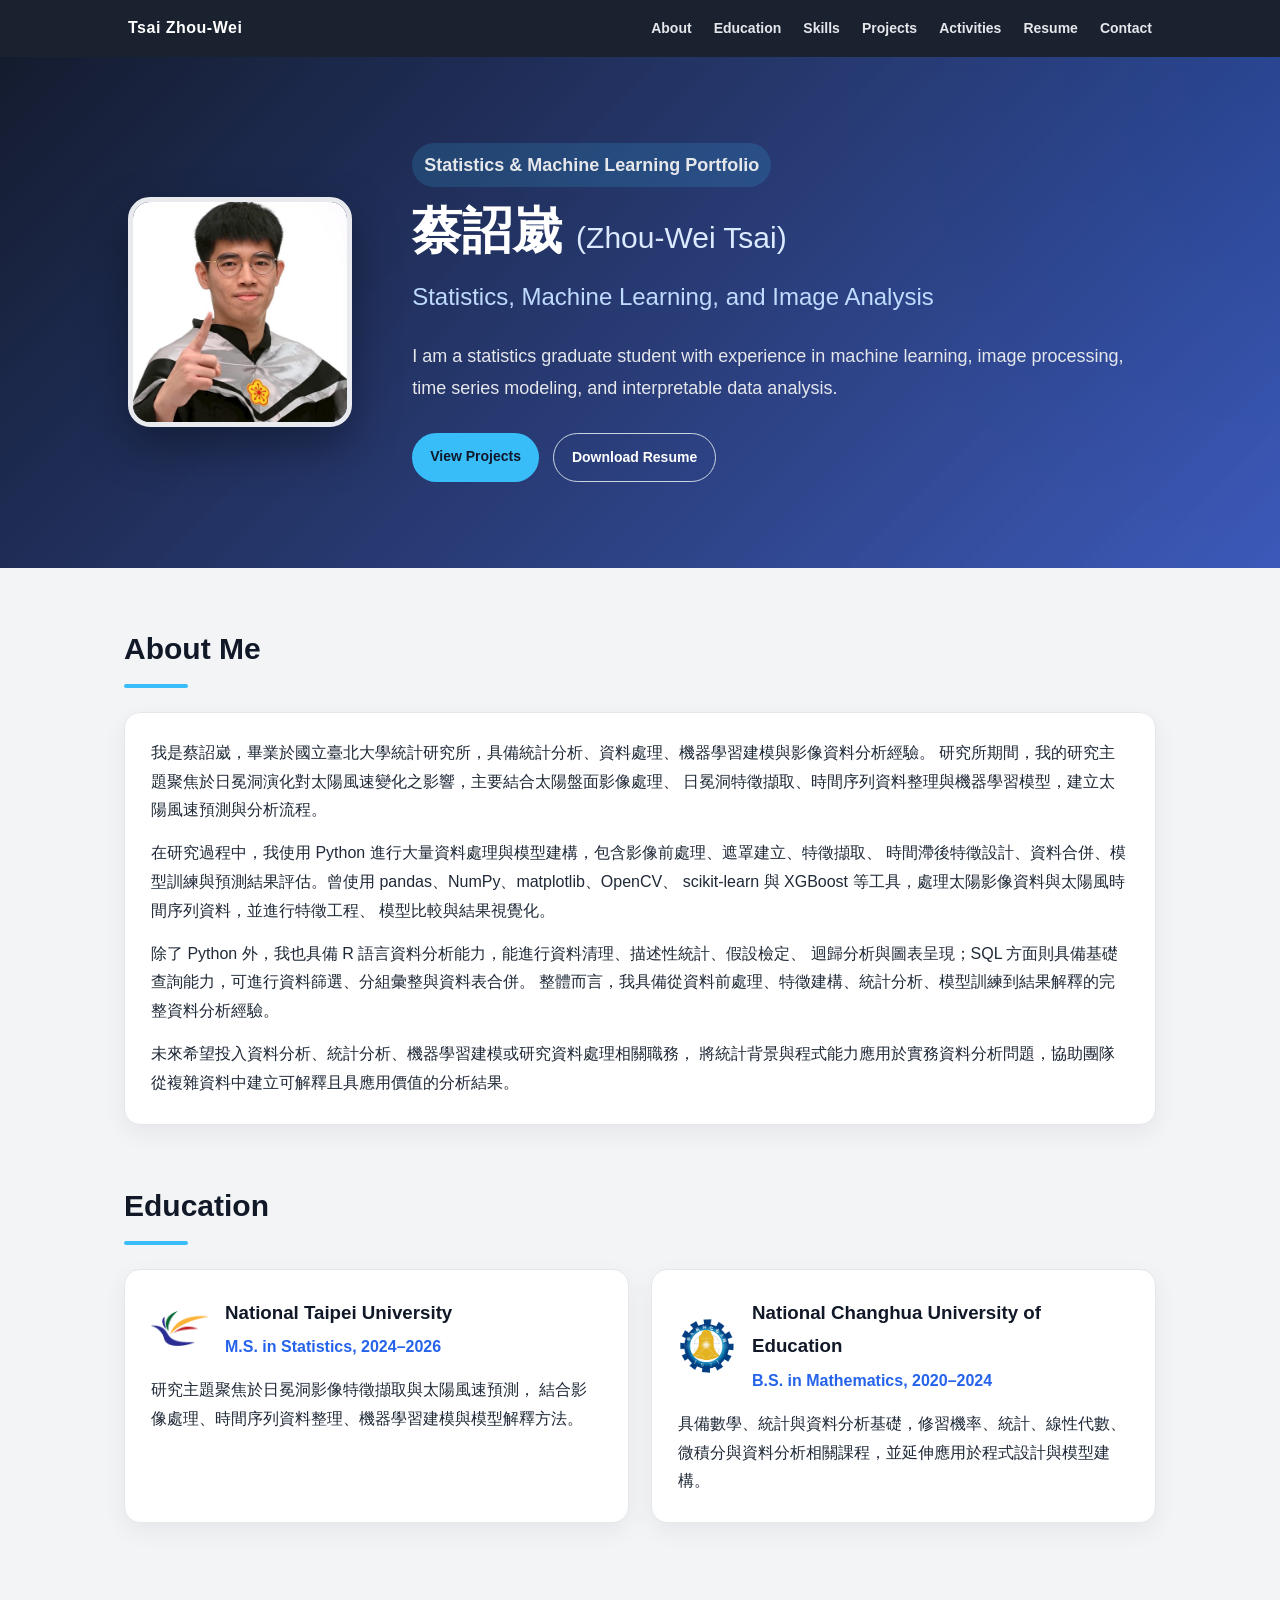
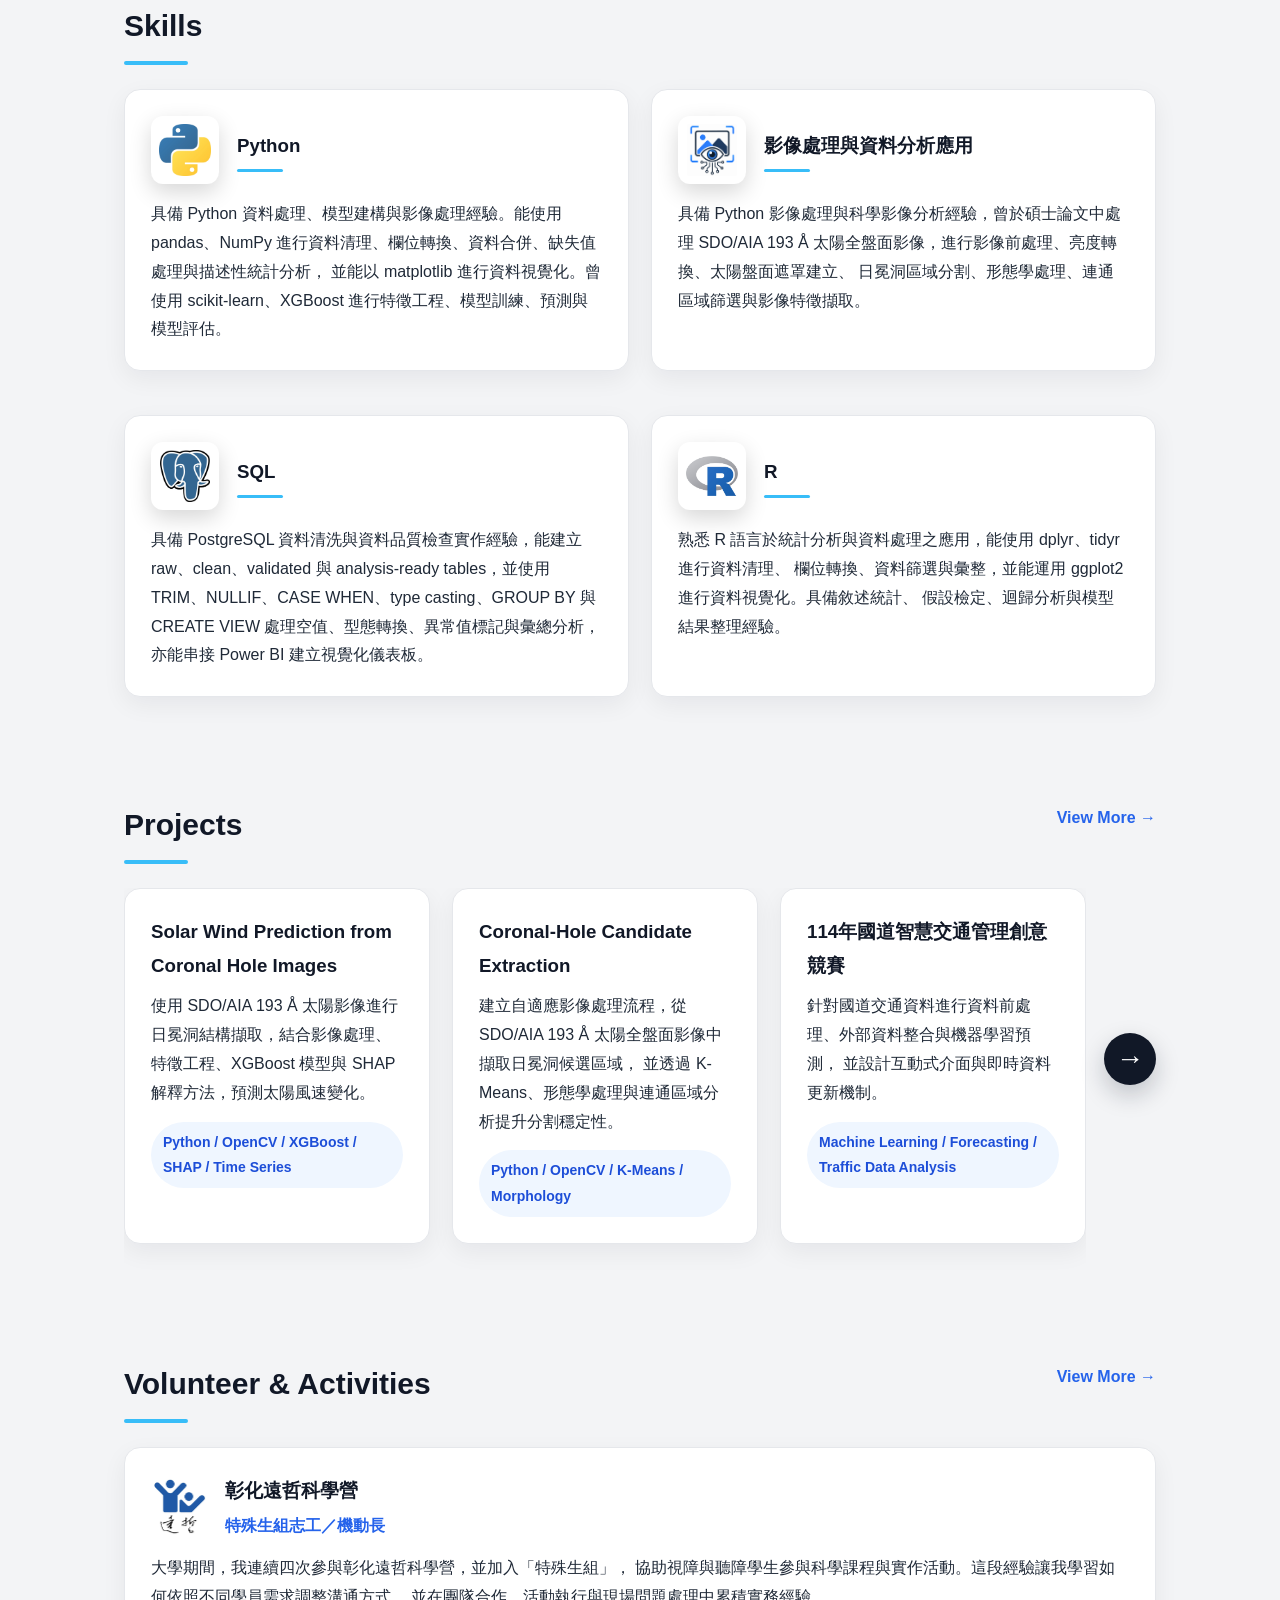
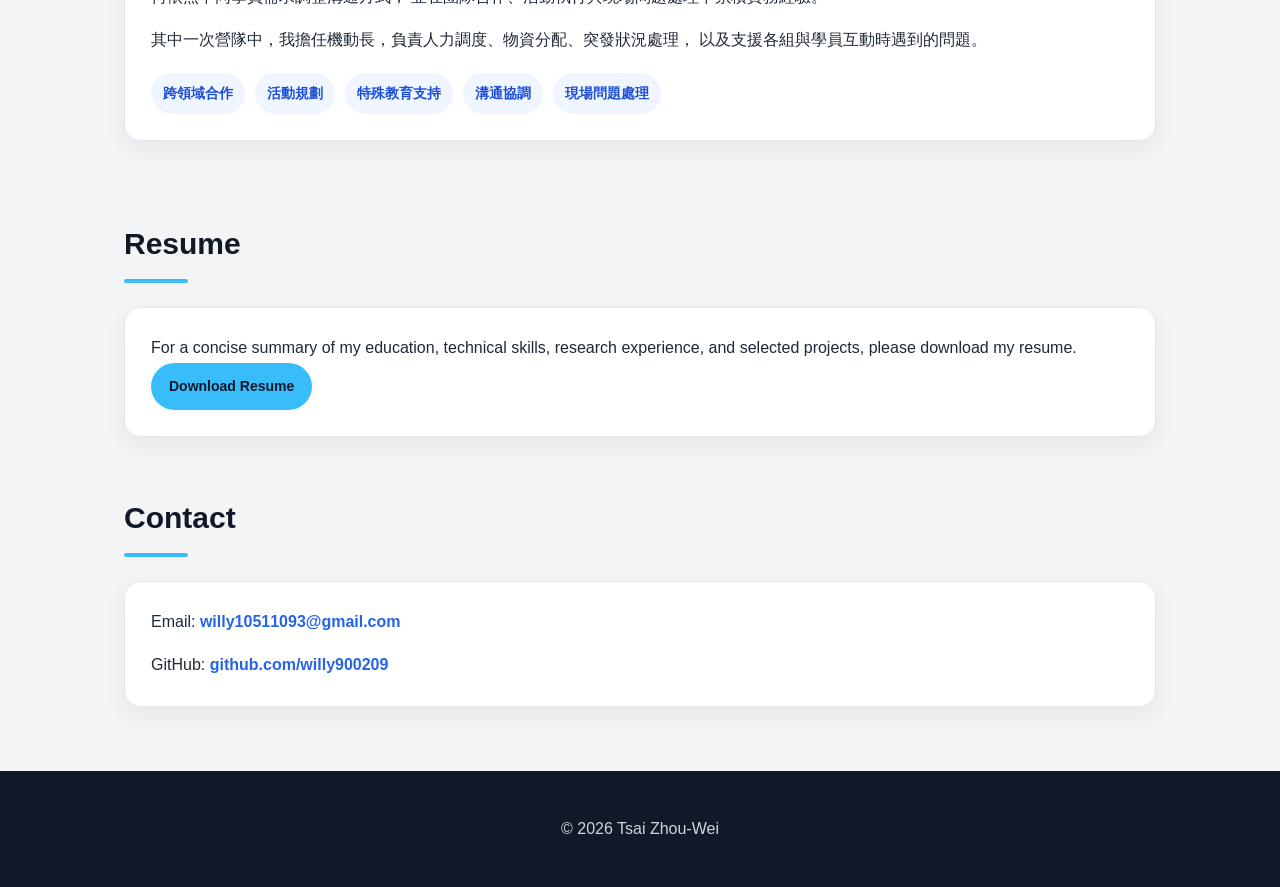
==== commit 9cc41fb4: "Update website" ====
--- a/index.html
+++ b/index.html
@@ -111,48 +111,76 @@
     </div>
   </section>
 
-  <section id="skills">
-    <h2>Skills</h2>
-
-    <div class="skill-grid">
-      <div class="skill-card">
-        <h3>Python</h3>
-        <p>
-          具備 Python 資料處理、模型建構與影像處理經驗。能使用 pandas、NumPy
-          進行資料清理、欄位轉換、資料合併、缺失值處理與描述性統計分析，
-          並能以 matplotlib 進行資料視覺化。曾使用 scikit-learn、XGBoost
-          進行特徵工程、模型訓練、預測與模型評估。
-        </p>
-      </div>
-
-      <div class="skill-card">
-        <h3>影像處理與資料分析應用</h3>
-        <p>
-          具備 Python 影像處理與科學影像分析經驗，曾於碩士論文中處理
-          SDO/AIA 193 Å 太陽全盤面影像，進行影像前處理、亮度轉換、太陽盤面遮罩建立、
-          日冕洞區域分割、形態學處理、連通區域篩選與影像特徵擷取。
-        </p>
-      </div>
-
-      <div class="skill-card">
-        <h3>SQL</h3>
-        <p>
-          具備基礎 SQL 資料擷取能力，能依分析需求撰寫查詢語法，進行資料篩選、
-          分組統計、資料表串接與初步檢查，並搭配 Python 或 R 進行後續資料清理、
-          統計分析與模型建構。
-        </p>
-      </div>
-
-      <div class="skill-card">
-        <h3>R</h3>
-        <p>
-          熟悉 R 語言於統計分析與資料處理之應用，能使用 dplyr、tidyr 進行資料清理、
-          欄位轉換、資料篩選與彙整，並能運用 ggplot2 進行資料視覺化。具備敘述統計、
-          假設檢定、迴歸分析與模型結果整理經驗。
-        </p>
-      </div>
-    </div>
-  </section>
+<section id="skills">
+  <h2>Skills</h2>
+
+  <div class="skill-grid">
+
+    <div class="skill-card">
+      <div class="skill-header">
+        <img src="./assets/python_logo.jpg" alt="Python logo" class="skill-logo">
+
+        <div>
+          <h3>Python</h3>
+        </div>
+      </div>
+
+      <p>
+        具備 Python 資料處理、模型建構與影像處理經驗。能使用 pandas、NumPy
+        進行資料清理、欄位轉換、資料合併、缺失值處理與描述性統計分析，
+        並能以 matplotlib 進行資料視覺化。曾使用 scikit-learn、XGBoost
+        進行特徵工程、模型訓練、預測與模型評估。
+      </p>
+    </div>
+
+    <div class="skill-card">
+      <div class="skill-header">
+        <img src="./assets/image_processing_logo.png" alt="Image processing logo" class="skill-logo">
+
+        <div>
+          <h3>影像處理與資料分析應用</h3>
+        </div>
+      </div>
+
+      <p>
+        具備 Python 影像處理與科學影像分析經驗，曾於碩士論文中處理
+        SDO/AIA 193 Å 太陽全盤面影像，進行影像前處理、亮度轉換、太陽盤面遮罩建立、
+        日冕洞區域分割、形態學處理、連通區域篩選與影像特徵擷取。
+      </p>
+    </div>
+
+    <div class="skill-card">
+      <div class="skill-header">
+        <img src="./assets/pgadmin_logo.jpg" alt="SQL logo" class="skill-logo">
+
+        <div>
+          <h3>SQL</h3>
+        </div>
+      </div>
+
+      <p>
+      具備 PostgreSQL 資料清洗與資料品質檢查實作經驗，能建立 raw、clean、validated 與 analysis-ready tables，並使用 TRIM、NULLIF、CASE WHEN、type casting、GROUP BY 與 CREATE VIEW 處理空值、型態轉換、異常值標記與彙總分析，亦能串接 Power BI 建立視覺化儀表板。
+      </p>
+    </div>
+
+    <div class="skill-card">
+      <div class="skill-header">
+        <img src="./assets/R_logo.jpg" alt="R logo" class="skill-logo">
+
+        <div>
+          <h3>R</h3>
+        </div>
+      </div>
+
+      <p>
+        熟悉 R 語言於統計分析與資料處理之應用，能使用 dplyr、tidyr 進行資料清理、
+        欄位轉換、資料篩選與彙整，並能運用 ggplot2 進行資料視覺化。具備敘述統計、
+        假設檢定、迴歸分析與模型結果整理經驗。
+      </p>
+    </div>
+
+  </div>
+</section>
 
   <section id="projects">
     <div class="section-title-row">
@@ -400,4 +428,4 @@
   </script>
 
 </body>
-</html>
+</html>
--- a/style.css
+++ b/style.css
@@ -1,175 +1,175 @@
 * {
   box-sizing: border-box;
-  }
+}
 
 html {
-scroll-behavior: smooth;
+  scroll-behavior: smooth;
 }
 
 body {
-margin: 0;
-font-family: Arial, "Noto Sans TC", sans-serif;
-line-height: 1.8;
-color: #1f2937;
-background: #f3f4f6;
+  margin: 0;
+  font-family: Arial, "Noto Sans TC", sans-serif;
+  line-height: 1.8;
+  color: #1f2937;
+  background: #f3f4f6;
 }
 
 /* Navbar */
 .navbar {
-position: sticky;
-top: 0;
-z-index: 100;
-background: rgba(17, 24, 39, 0.96);
-color: white;
-padding: 14px 10%;
-display: flex;
-justify-content: space-between;
-align-items: center;
-backdrop-filter: blur(8px);
+  position: sticky;
+  top: 0;
+  z-index: 100;
+  background: rgba(17, 24, 39, 0.96);
+  color: white;
+  padding: 14px 10%;
+  display: flex;
+  justify-content: space-between;
+  align-items: center;
+  backdrop-filter: blur(8px);
 }
 
 .nav-logo {
-font-weight: 700;
-letter-spacing: 0.5px;
+  font-weight: 700;
+  letter-spacing: 0.5px;
 }
 
 .nav-links {
-display: flex;
-gap: 22px;
-flex-wrap: wrap;
+  display: flex;
+  gap: 22px;
+  flex-wrap: wrap;
 }
 
 .nav-links a {
-color: #e5e7eb;
-text-decoration: none;
-font-size: 14px;
-font-weight: 600;
+  color: #e5e7eb;
+  text-decoration: none;
+  font-size: 14px;
+  font-weight: 600;
 }
 
 .nav-links a:hover {
-color: #38bdf8;
+  color: #38bdf8;
 }
 
 /* Hero */
 .hero {
-background:
-linear-gradient(135deg, rgba(15, 23, 42, 0.98), rgba(30, 64, 175, 0.86)),
-radial-gradient(circle at top right, rgba(56, 189, 248, 0.35), transparent 35%);
-color: white;
-padding: 86px 10%;
+  background:
+    linear-gradient(135deg, rgba(15, 23, 42, 0.98), rgba(30, 64, 175, 0.86)),
+    radial-gradient(circle at top right, rgba(56, 189, 248, 0.35), transparent 35%);
+  color: white;
+  padding: 86px 10%;
 }
 
 .hero-content {
-display: flex;
-align-items: center;
-gap: 60px;
-max-width: 1180px;
-margin: 0 auto;
+  display: flex;
+  align-items: center;
+  gap: 60px;
+  max-width: 1180px;
+  margin: 0 auto;
 }
 
 .profile-photo {
-width: 230px;
-height: 230px;
-object-fit: cover;
-border-radius: 22px;
-border: 5px solid rgba(255, 255, 255, 0.9);
-box-shadow: 0 20px 45px rgba(0, 0, 0, 0.35);
+  width: 230px;
+  height: 230px;
+  object-fit: cover;
+  border-radius: 22px;
+  border: 5px solid rgba(255, 255, 255, 0.9);
+  box-shadow: 0 20px 45px rgba(0, 0, 0, 0.35);
 }
 
 .hero-label {
-display: inline-block;
-margin: 0 0 16px;
-padding: 6px 12px;
-border-radius: 999px;
-background: rgba(56, 189, 248, 0.16);
-color: #bae6fd;
-font-size: 14px;
-font-weight: 700;
+  display: inline-block;
+  margin: 0 0 16px;
+  padding: 6px 12px;
+  border-radius: 999px;
+  background: rgba(56, 189, 248, 0.16);
+  color: #bae6fd;
+  font-size: 14px;
+  font-weight: 700;
 }
 
 .hero-text h1 {
-font-size: 50px;
-line-height: 1.15;
-margin: 0 0 14px;
+  font-size: 50px;
+  line-height: 1.15;
+  margin: 0 0 14px;
 }
 
 .hero-text h1 span {
-font-size: 30px;
-color: #dbeafe;
-font-weight: 500;
+  font-size: 30px;
+  color: #dbeafe;
+  font-weight: 500;
 }
 
 .hero-text h2 {
-font-size: 24px;
-font-weight: 500;
-color: #bfdbfe;
-margin: 0 0 22px;
+  font-size: 24px;
+  font-weight: 500;
+  color: #bfdbfe;
+  margin: 0 0 22px;
 }
 
 .hero-text p {
-max-width: 760px;
-font-size: 18px;
-color: #e5e7eb;
+  max-width: 760px;
+  font-size: 18px;
+  color: #e5e7eb;
 }
 
 .hero-buttons {
-display: flex;
-gap: 14px;
-margin-top: 28px;
-flex-wrap: wrap;
+  display: flex;
+  gap: 14px;
+  margin-top: 28px;
+  flex-wrap: wrap;
 }
 
 .btn {
-display: inline-block;
-padding: 11px 18px;
-border-radius: 999px;
-font-weight: 700;
-text-decoration: none;
-font-size: 14px;
+  display: inline-block;
+  padding: 11px 18px;
+  border-radius: 999px;
+  font-weight: 700;
+  text-decoration: none;
+  font-size: 14px;
 }
 
 .primary-btn {
-background: #38bdf8;
-color: #0f172a;
+  background: #38bdf8;
+  color: #0f172a;
 }
 
 .primary-btn:hover {
-background: #7dd3fc;
-text-decoration: none;
+  background: #7dd3fc;
+  text-decoration: none;
 }
 
 .secondary-btn {
-border: 1px solid #cbd5e1;
-color: white;
+  border: 1px solid #cbd5e1;
+  color: white;
 }
 
 .secondary-btn:hover {
-background: rgba(255, 255, 255, 0.12);
-text-decoration: none;
+  background: rgba(255, 255, 255, 0.12);
+  text-decoration: none;
 }
 
 /* Sections */
 section {
-max-width: 1080px;
-margin: 54px auto;
-padding: 0 24px;
+  max-width: 1080px;
+  margin: 54px auto;
+  padding: 0 24px;
 }
 
 section h2 {
-font-size: 30px;
-margin-bottom: 24px;
-color: #111827;
-position: relative;
+  font-size: 30px;
+  margin-bottom: 24px;
+  color: #111827;
+  position: relative;
 }
 
 section h2::after {
-content: "";
-display: block;
-width: 64px;
-height: 4px;
-background: #38bdf8;
-margin-top: 8px;
-border-radius: 999px;
+  content: "";
+  display: block;
+  width: 64px;
+  height: 4px;
+  background: #38bdf8;
+  margin-top: 8px;
+  border-radius: 999px;
 }
 
 /* Shared cards */
@@ -179,25 +179,26 @@
 .project-card,
 .resume-card,
 .contact-card {
-background: white;
-padding: 26px;
-margin-bottom: 22px;
-border-radius: 16px;
-border: 1px solid #e5e7eb;
-box-shadow: 0 8px 24px rgba(15, 23, 42, 0.06);
-}
-
+  background: white;
+  padding: 26px;
+  margin-bottom: 22px;
+  border-radius: 16px;
+  border: 1px solid #e5e7eb;
+  box-shadow: 0 8px 24px rgba(15, 23, 42, 0.06);
+}
+
+/* index.html 保持原本 hover 上浮效果 */
 .education-card,
 .skill-card,
 .project-card {
-transition: transform 0.18s ease, box-shadow 0.18s ease;
+  transition: transform 0.18s ease, box-shadow 0.18s ease;
 }
 
 .education-card:hover,
 .skill-card:hover,
 .project-card:hover {
-transform: translateY(-4px);
-box-shadow: 0 16px 34px rgba(15, 23, 42, 0.12);
+  transform: translateY(-4px);
+  box-shadow: 0 16px 34px rgba(15, 23, 42, 0.12);
 }
 
 .content-card p,
@@ -206,8 +207,8 @@
 .project-card p,
 .resume-card p,
 .contact-card p {
-margin-top: 0;
-margin-bottom: 14px;
+  margin-top: 0;
+  margin-bottom: 14px;
 }
 
 .content-card p:last-child,
@@ -216,162 +217,628 @@
 .project-card p:last-child,
 .resume-card p:last-child,
 .contact-card p:last-child {
-margin-bottom: 0;
+  margin-bottom: 0;
 }
 
 .education-card h3,
 .skill-card h3,
 .project-card h3 {
-margin-top: 0;
-margin-bottom: 10px;
-color: #111827;
+  margin-top: 0;
+  margin-bottom: 10px;
+  color: #111827;
 }
 
 /* Layout */
+.one-column {
+  display: grid;
+  grid-template-columns: 1fr;
+  gap: 22px;
+}
+
 .two-column {
-display: grid;
-grid-template-columns: repeat(2, 1fr);
-gap: 22px;
+  display: grid;
+  grid-template-columns: repeat(2, 1fr);
+  gap: 22px;
 }
 
 .skill-grid {
-display: grid;
-grid-template-columns: repeat(2, 1fr);
-gap: 22px;
+  display: grid;
+  grid-template-columns: repeat(2, 1fr);
+  gap: 22px;
 }
 
 .project-grid {
-display: grid;
-grid-template-columns: repeat(3, 1fr);
-gap: 22px;
+  display: grid;
+  grid-template-columns: repeat(3, 1fr);
+  gap: 22px;
 }
 
 /* Education */
 .education-meta {
-color: #2563eb;
-font-weight: 700;
-margin-bottom: 12px;
+  color: #2563eb;
+  font-weight: 700;
+  margin-bottom: 12px;
+}
+
+.education-header {
+  display: flex;
+  align-items: center;
+  gap: 16px;
+  margin-bottom: 14px;
+}
+
+.school-logo {
+  width: 58px;
+  height: 58px;
+  object-fit: contain;
+  flex-shrink: 0;
+}
+
+.education-header h3 {
+  margin: 0 0 4px;
+}
+
+.education-header .education-meta {
+  margin: 0;
 }
 
 /* Skills */
 .skill-card h3::after {
-content: "";
-display: block;
-width: 46px;
-height: 3px;
-background: #38bdf8;
-margin-top: 6px;
-border-radius: 999px;
+  content: "";
+  display: block;
+  width: 46px;
+  height: 3px;
+  background: #38bdf8;
+  margin-top: 6px;
+  border-radius: 999px;
 }
 
 /* Projects */
 .section-title-row {
-display: flex;
-justify-content: space-between;
-align-items: center;
-margin-bottom: 24px;
+  display: flex;
+  justify-content: space-between;
+  align-items: center;
+  margin-bottom: 24px;
 }
 
 .section-title-row h2 {
-margin-bottom: 0;
+  margin-bottom: 0;
 }
 
 .view-more {
-color: #2563eb;
-font-weight: 700;
-text-decoration: none;
+  color: #2563eb;
+  font-weight: 700;
+  text-decoration: none;
 }
 
 .view-more:hover {
-text-decoration: underline;
+  text-decoration: underline;
 }
 
 .tags {
-display: inline-block;
-margin-top: 12px;
-padding: 8px 12px;
-background: #eff6ff;
-color: #1d4ed8;
-border-radius: 999px;
-font-size: 14px;
-font-weight: 700;
+  display: inline-block;
+  margin-top: 12px;
+  padding: 8px 12px;
+  background: #eff6ff;
+  color: #1d4ed8;
+  border-radius: 999px;
+  font-size: 14px;
+  font-weight: 700;
+}
+
+/* Project footer: tags left, PDF button right */
+.project-footer {
+  display: flex;
+  justify-content: space-between;
+  align-items: center;
+  gap: 16px;
+  margin-top: 18px;
+}
+
+.project-footer .tags {
+  margin: 0;
+}
+
+.project-footer .pdf-btn {
+  margin-left: auto;
+  flex-shrink: 0;
 }
 
 /* Links */
 section a {
-color: #2563eb;
-font-weight: 700;
-text-decoration: none;
+  color: #2563eb;
+  font-weight: 700;
+  text-decoration: none;
 }
 
 section a:hover {
-text-decoration: underline;
+  text-decoration: underline;
 }
 
 /* Footer */
 footer {
-margin-top: 64px;
-padding: 28px;
-text-align: center;
-color: #d1d5db;
-background: #111827;
+  margin-top: 64px;
+  padding: 28px;
+  text-align: center;
+  color: #d1d5db;
+  background: #111827;
+}
+
+/* Home page project carousel */
+.project-carousel {
+  display: grid;
+  grid-template-columns: 1fr auto;
+  align-items: start;
+  gap: 18px;
+}
+
+.project-window {
+  overflow: hidden;
+  min-height: 390px;
+}
+
+#homeProjectGrid {
+  display: grid;
+  grid-template-columns: repeat(3, 1fr);
+  gap: 22px;
+}
+
+#homeProjectGrid .project-card {
+  display: none;
+  min-height: 350px;
+}
+
+#homeProjectGrid .project-card.is-visible {
+  display: block;
+}
+
+.project-window.is-animating .project-card.is-visible {
+  animation: slideFadeIn 0.35s ease;
+}
+
+.project-arrow {
+  width: 52px;
+  height: 52px;
+  margin-top: 145px;
+  border: none;
+  border-radius: 50%;
+  background: #111827;
+  color: white;
+  font-size: 28px;
+  cursor: pointer;
+  box-shadow: 0 10px 24px rgba(15, 23, 42, 0.22);
+  transition: background-color 0.25s ease;
+  display: flex;
+  align-items: center;
+  justify-content: center;
+}
+
+.project-arrow:hover {
+  background: #2563eb;
+}
+
+.arrow-icon {
+  display: inline-block;
+  line-height: 1;
+}
+
+.arrow-icon.rotate {
+  animation: arrowSpin 0.35s ease;
+}
+
+/* Image gallery: show 3 images at a time */
+.project-media {
+  width: 100%;
+  max-width: 100%;
+  margin: 24px 0 18px;
+}
+
+.project-gallery {
+  position: relative;
+  width: 100%;
+  max-width: 100%;
+  box-sizing: border-box;
+  background: #f8fafc;
+  border: 1px solid #e5e7eb;
+  border-radius: 14px;
+  overflow: hidden;
+  padding: 18px 58px;
+}
+
+.gallery-stage {
+  display: grid;
+  grid-template-columns: repeat(3, minmax(0, 1fr));
+  gap: 16px;
+  width: 100%;
+  max-width: 100%;
+  box-sizing: border-box;
+  align-items: center;
+}
+
+.gallery-image {
+  display: none;
+  width: 100%;
+  max-width: 100%;
+  height: 220px;
+  object-fit: contain;
+  padding: 10px;
+  background: white;
+  border-radius: 12px;
+  border: 1px solid #e5e7eb;
+  box-sizing: border-box;
+}
+
+.gallery-image.is-visible {
+  display: block;
+  animation: galleryFadeIn 0.35s ease;
+}
+
+.gallery-btn {
+  position: absolute;
+  top: 50%;
+  transform: translateY(-50%);
+  z-index: 5;
+  width: 42px;
+  height: 42px;
+  border: none;
+  border-radius: 50%;
+  background: rgba(17, 24, 39, 0.88);
+  color: white;
+  font-size: 28px;
+  cursor: pointer;
+  display: flex;
+  align-items: center;
+  justify-content: center;
+}
+
+.gallery-prev {
+  left: 12px;
+}
+
+.gallery-next {
+  right: 12px;
+}
+
+.gallery-btn:hover {
+  background: #2563eb;
+}
+
+.gallery-icon {
+  display: inline-block;
+  line-height: 1;
+}
+
+.gallery-icon.rotate {
+  animation: galleryArrowSpin 0.35s ease;
+}
+
+/* Volunteer */
+#volunteer {
+  max-width: 1080px;
+  margin: 54px auto;
+  padding: 0 24px;
+}
+
+.volunteer-card {
+  width: 100%;
+  max-width: 100%;
+  overflow: hidden;
+}
+
+.volunteer-gallery-block {
+  width: 100%;
+  max-width: 100%;
+  margin-top: 24px;
+}
+
+.volunteer-gallery-block h4 {
+  margin: 0 0 14px;
+  font-size: 20px;
+  color: #111827;
+}
+
+.skill-tags {
+  display: flex;
+  flex-wrap: wrap;
+  gap: 10px;
+  margin-top: 18px;
+}
+
+.skill-tags span {
+  display: inline-block;
+  padding: 8px 12px;
+  background: #eff6ff;
+  color: #1d4ed8;
+  border-radius: 999px;
+  font-size: 14px;
+  font-weight: 700;
+}
+
+/* Project actions */
+.project-actions {
+  margin-top: 14px;
+  display: flex;
+  justify-content: flex-start;
+}
+
+.pdf-btn {
+  display: inline-block;
+  padding: 10px 16px;
+  border-radius: 999px;
+  background: #111827;
+  color: white;
+  font-weight: 700;
+  text-decoration: none;
+  font-size: 14px;
+}
+
+.pdf-btn:hover {
+  background: #2563eb;
+  text-decoration: none;
+}
+
+/* Animations */
+@keyframes arrowSpin {
+  from {
+    transform: rotate(0deg);
+  }
+
+  to {
+    transform: rotate(360deg);
+  }
+}
+
+@keyframes slideFadeIn {
+  from {
+    opacity: 0;
+    transform: translateX(24px);
+  }
+
+  to {
+    opacity: 1;
+    transform: translateX(0);
+  }
+}
+
+@keyframes galleryFadeIn {
+  from {
+    opacity: 0;
+    transform: translateX(18px);
+  }
+
+  to {
+    opacity: 1;
+    transform: translateX(0);
+  }
+}
+
+@keyframes galleryArrowSpin {
+  from {
+    transform: rotate(0deg);
+  }
+
+  to {
+    transform: rotate(360deg);
+  }
+}
+
+/* Tablet */
+@media (max-width: 900px) {
+  .project-grid {
+    grid-template-columns: 1fr;
+  }
+
+  .skill-grid,
+  .two-column {
+    grid-template-columns: 1fr;
+  }
+
+  .project-carousel {
+    grid-template-columns: 1fr;
+  }
+
+  .project-window {
+    min-height: auto;
+  }
+
+  #homeProjectGrid {
+    grid-template-columns: 1fr;
+  }
+
+  #homeProjectGrid .project-card {
+    min-height: auto;
+  }
+
+  .project-arrow {
+    justify-self: center;
+    margin-top: 10px;
+  }
 }
 
 /* Mobile */
-@media (max-width: 900px) {
-.project-grid {
-grid-template-columns: 1fr;
-}
-
-.skill-grid,
-.two-column {
-grid-template-columns: 1fr;
-}
-}
-
 @media (max-width: 768px) {
-.navbar {
-align-items: flex-start;
-gap: 12px;
-flex-direction: column;
-}
-
-.nav-links {
-gap: 12px;
-}
-
-.hero {
-padding: 60px 8%;
-}
-
-.hero-content {
-flex-direction: column;
-align-items: flex-start;
-gap: 32px;
-}
-
-.hero-text h1 {
-font-size: 38px;
-}
-
-.hero-text h1 span {
-display: block;
-font-size: 22px;
-margin-top: 6px;
-}
-
-.profile-photo {
-width: 180px;
-height: 180px;
-}
-
-section {
-margin: 38px auto;
-}
-
-.section-title-row {
-align-items: flex-start;
-flex-direction: column;
-gap: 8px;
-}
-}
+  .navbar {
+    align-items: flex-start;
+    gap: 12px;
+    flex-direction: column;
+  }
+
+  .nav-links {
+    gap: 12px;
+  }
+
+  .hero {
+    padding: 60px 8%;
+  }
+
+  .hero-content {
+    flex-direction: column;
+    align-items: flex-start;
+    gap: 32px;
+  }
+
+  .hero-text h1 {
+    font-size: 38px;
+  }
+
+  .hero-text h1 span {
+    display: block;
+    font-size: 22px;
+    margin-top: 6px;
+  }
+
+  .profile-photo {
+    width: 180px;
+    height: 180px;
+  }
+
+  section {
+    margin: 38px auto;
+  }
+
+  .section-title-row {
+    align-items: flex-start;
+    flex-direction: column;
+    gap: 8px;
+  }
+
+  .project-gallery {
+    padding: 16px 52px;
+  }
+
+  .gallery-stage {
+    grid-template-columns: 1fr;
+    min-height: 220px;
+  }
+
+  .gallery-image {
+    height: 220px;
+  }
+
+  .gallery-btn {
+    width: 38px;
+    height: 38px;
+    font-size: 26px;
+  }
+
+  .project-footer {
+    flex-direction: column;
+    align-items: flex-start;
+  }
+
+  .project-footer .pdf-btn {
+    margin-left: 0;
+  }
+}
+
+/* ===============================
+   Volunteer camp rows
+   =============================== */
+
+.volunteer-camp-block {
+  margin-top: 38px;
+  margin-bottom: 38px;
+}
+
+.volunteer-camp-block h4,
+.volunteer-gallery-block h4 {
+  font-size: 1.35rem;
+  margin-bottom: 18px;
+  color: #0f172a;
+}
+
+.volunteer-camp-list {
+  display: flex;
+  flex-direction: column;
+  gap: 18px;
+}
+
+.volunteer-camp-row {
+  display: grid;
+  grid-template-columns: 300px 1fr;
+  column-gap: 30px;
+  align-items: center;
+
+  padding: 22px 26px;
+  border-radius: 18px;
+  background: #ffffff;
+  border: 1px solid rgba(15, 23, 42, 0.08);
+  box-shadow: 0 10px 24px rgba(15, 23, 42, 0.06);
+}
+
+.camp-info h3 {
+  margin: 0 0 8px 0;
+  font-size: 1.08rem;
+  line-height: 1.5;
+  color: #0f172a;
+}
+
+.camp-info .education-meta {
+  margin: 0;
+  font-weight: 700;
+  color: #2563eb;
+}
+
+.camp-description p {
+  margin: 0;
+  line-height: 1.8;
+  color: #1e293b;
+}
+
+/* 手機版：改成上下排列，避免文字太擠 */
+@media (max-width: 768px) {
+  .volunteer-camp-row {
+    grid-template-columns: 1fr;
+    row-gap: 12px;
+    padding: 20px;
+  }
+
+  .camp-info h3 {
+    margin-bottom: 6px;
+  }
+
+  .camp-description p {
+    line-height: 1.75;
+  }
+}
+
+/* ===============================
+   Projects page only
+   projects.html 不晃動，但保留陰影
+   =============================== */
+
+.projects-page .project-card {
+  transition: box-shadow 0.18s ease;
+}
+
+.projects-page .project-card:hover {
+  transform: none;
+  box-shadow: 0 16px 34px rgba(15, 23, 42, 0.12);
+}
+
+/* Skills logo header */
+.skill-header {
+  display: flex;
+  align-items: center;
+  gap: 18px;
+  margin-bottom: 16px;
+}
+
+/* Skill icons: larger square style */
+.skill-logo {
+  width: 68px;
+  height: 68px;
+  min-width: 68px;
+
+  object-fit: contain;
+  border-radius: 12px;
+
+  background: #ffffff;
+  padding: 8px;
+
+  box-shadow: 0 8px 22px rgba(0, 0, 0, 0.16);
+}
+
+.skill-header h3 {
+  margin: 0;
+}
